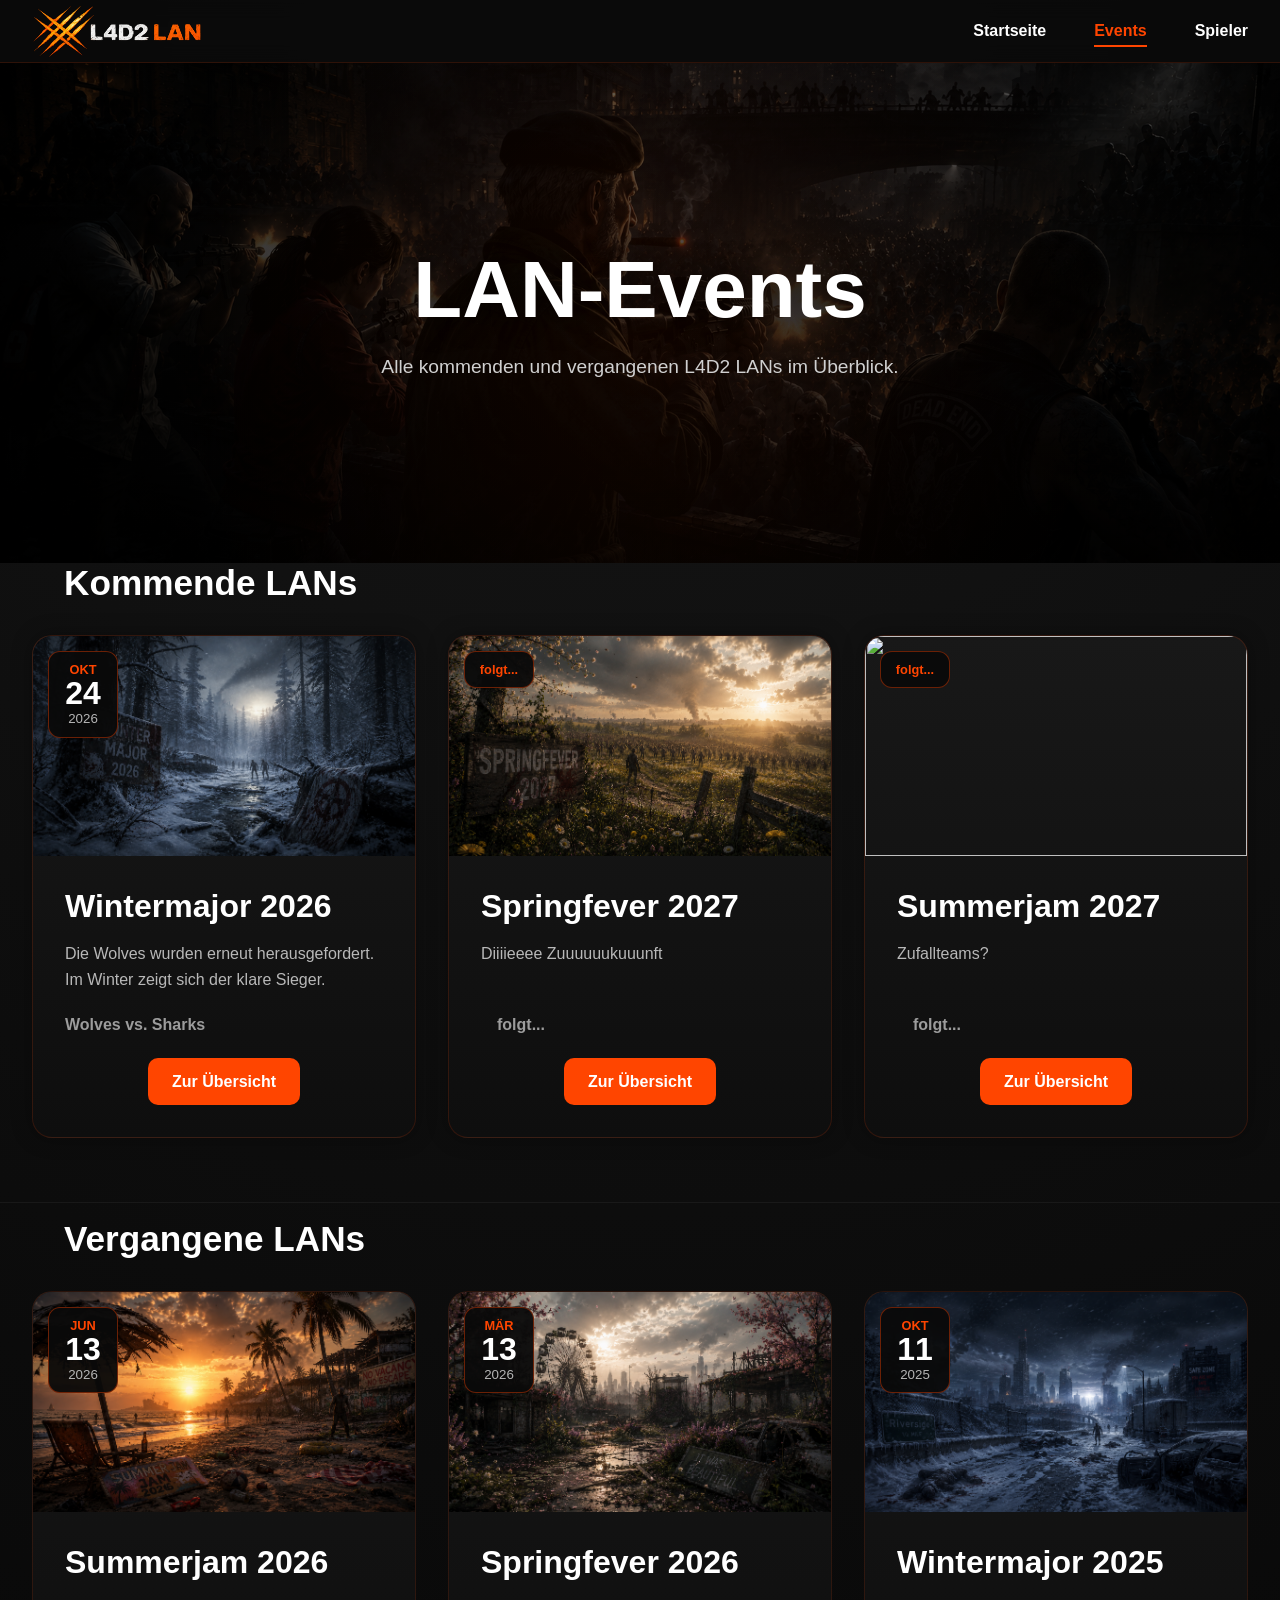
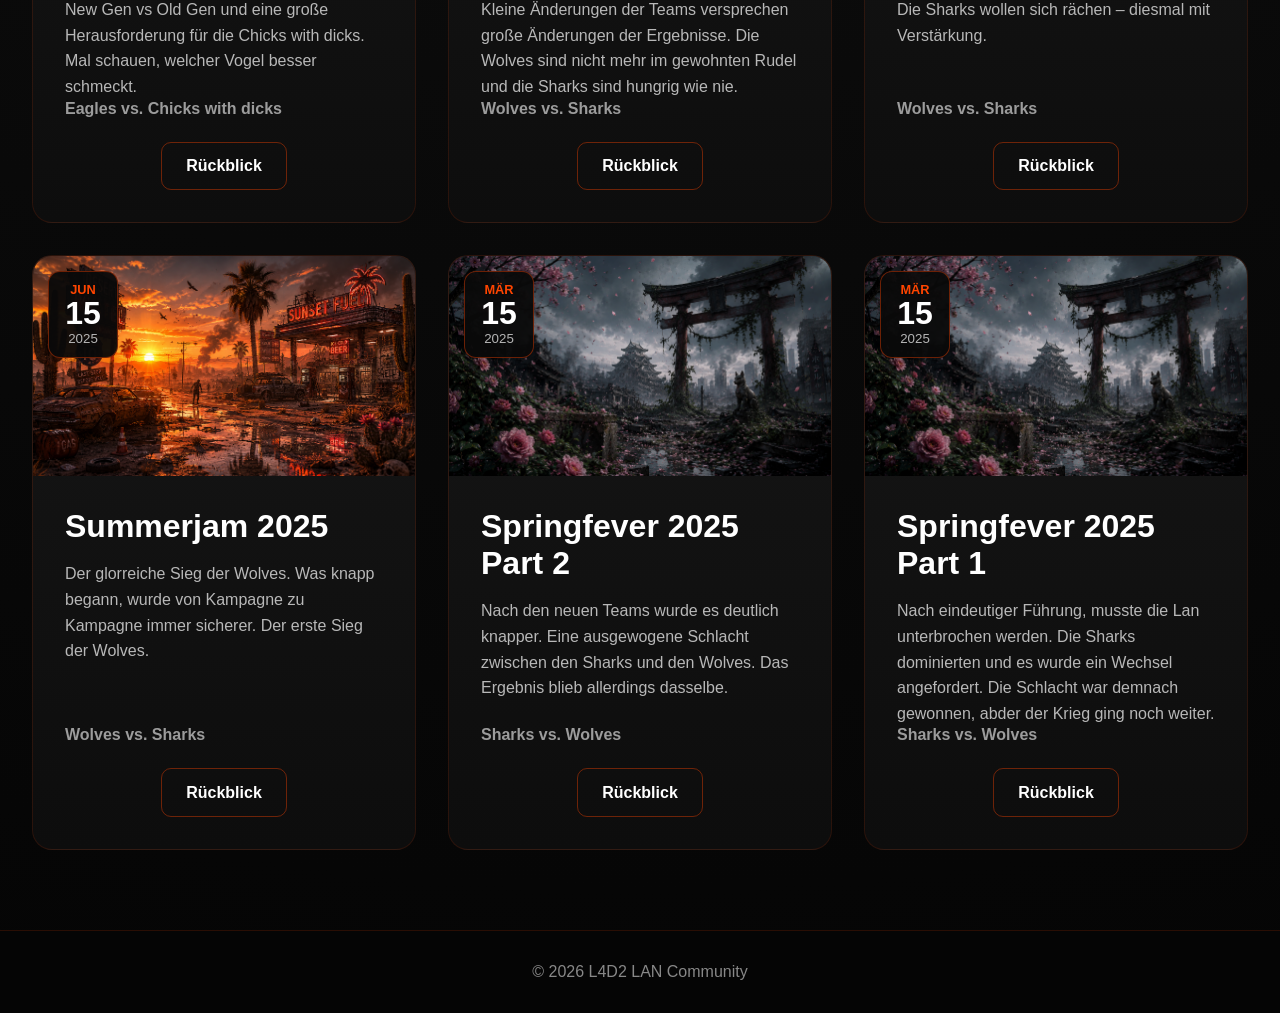
==== events.html @ a9d7cddc "Update events.html" ====
<!DOCTYPE html>
<html lang="de">
<head>
    <meta charset="UTF-8">
    <meta name="viewport" content="width=device-width, initial-scale=1.0">
    <title>LAN Events</title>

    <link rel="stylesheet" href="eventfolder/eventübersicht.css">
</head>

<body>

<!-- NAVIGATION -->
<nav>

    <div class="nav-container">

        <div class="logo">
            <img src="indexfolder/startseitenfotos/nav-logo.PNG" alt="L4D2 LAN">
        </div>
        <ul class="nav-links">
            <li><a href="index.html">Startseite</a></li>
            <li><a href="events.html" class="active">Events</a></li>
            <li><a href="spieler.html">Spieler</a></li>
        </ul>
    </div>
</nav>

<!-- HERO -->
<header class="events-hero">
    <div class="hero-overlay"></div>
    <div class="hero-content">
        <h1>LAN-Events</h1>
        <p>
            Alle kommenden und vergangenen
            L4D2 LANs im Überblick.
        </p>
    </div>
</header>

<!-- KOMMENDE EVENTS -->
<section class="events-wrapper">
    <div class="section-header">
        <h2>Kommende LANs</h2>
    </div>
    <div class="events-grid">

        <!-- EVENT 1 -->
        <article class="event-card">
            <div class="event-image">
                <img src="eventfolder/events/6wintermajor2026/Wintermajor2026_cover.png" alt="">
                <div class="date-badge">
                    <span>OKT</span>
                    <strong>24</strong>
                    <small>2026</small>
                </div>
            </div>
            <div class="event-body">
                <h3>Wintermajor 2026</h3>
                <p>Die Wolves wurden erneut herausgefordert. Im Winter zeigt sich der klare Sieger.</p>
                <div class="event-meta">
                    <span>Wolves vs. Sharks</span>
                </div>
                <a href="eventfolder/events/6wintermajor2026/6wintermajor2026.html" class="btn">
                    Zur Übersicht
                </a>
            </div>
        </article>

<!-- EVENT 2 -->
        <article class="event-card">
            <div class="event-image">
                <img src="eventfolder/events/7springfever2027/Springfever2027_cover.png" alt="">
                <div class="date-badge">
                    <span>folgt...</span>
                    <strong></strong>
                    <small></small>
                </div>
            </div>
            <div class="event-body">
                <h3>Springfever 2027</h3>
                <p>Diiiieeee Zuuuuuukuuunft</p>
                <div class="event-meta">
                    <span></span>
                    <span>folgt...</span>
                </div>
                <a href="eventfolder/events/7springfever2027/7springfever2027.html" class="btn">
                    Zur Übersicht
                </a>
            </div>
        </article>

<!-- EVENT 3 -->
        <article class="event-card">
            <div class="event-image">
                <img src="eventfolder/events/8summerjam2027_cover.png" alt="">
                <div class="date-badge">
                    <span>folgt...</span>
                    <strong></strong>
                    <small></small>
                </div>
            </div>
            <div class="event-body">
                <h3>Summerjam 2027</h3>
                <p>Zufallteams?</p>
                <div class="event-meta">
                    <span></span>
                    <span>folgt...</span>
                </div>
                <a href="eventfolder/events/8summerjam2027/7summerjam2027.html" class="btn">
                    Zur Übersicht
                </a>
            </div>
        </article>
    </div>
</section>

<!-- VERGANGENE EVENTS -->
<section class="archive-wrapper">
    <div class="section-header">
        <h2>Vergangene LANs</h2>
    </div>
    
    <div class="archive-grid">
        <article class="archive-card">
            <div class="event-image">
                <img src="eventfolder/events/5summerjam2026/Summerjam2026_cover.png" alt="">
                <div class="date-badge">
                    <span>JUN</span>
                    <strong>13</strong>
                    <small>2026</small>
                </div>
            </div>
            <div class="event-body">
                <h3>Summerjam 2026</h3>
                <p>
                    New Gen vs Old Gen und eine große Herausforderung für die Chicks with dicks. Mal schauen, welcher Vogel besser schmeckt.
                </p>
                <div class="event-meta">
                    <span>Eagles vs. Chicks with dicks</span>
                </div>
                <a href="eventfolder/events/5summerjam2026/5summerjam2026.html" class="btn secondary">
                    Rückblick
                </a>
            </div>
        </article>

        <article class="archive-card">
            <div class="event-image">
                <img src="eventfolder/events/4springfever2026/Springfever2026_cover.png" alt="">
                <div class="date-badge">
                    <span>MÄR</span>
                    <strong>13</strong>
                    <small>2026</small>
                </div>
            </div>
            <div class="event-body">
                <h3>Springfever 2026</h3>
                <p>
                    Kleine Änderungen der Teams versprechen große Änderungen der Ergebnisse. Die Wolves sind nicht mehr im gewohnten Rudel und die Sharks sind hungrig wie nie.
                </p>
                <div class="event-meta">
                    <span>Wolves vs. Sharks</span>
                </div>
                <a href="eventfolder/events/4springfever2026/4springfever2026.html" class="btn secondary">
                    Rückblick
                </a>
            </div>
        </article>

        <article class="archive-card">
            <div class="event-image">
                <img src="eventfolder/events/3wintermajor2025/wintermajor2025_cover.png" alt="">
                <div class="date-badge">
                    <span>OKT</span>
                    <strong>11</strong>
                    <small>2025</small>
                </div>
            </div>
            <div class="event-body">
                <h3>Wintermajor 2025</h3>
                <p>
                    Die Sharks wollen sich rächen – diesmal mit Verstärkung.
                </p>
                <div class="event-meta">
                    <span>Wolves vs. Sharks</span>
                </div>
                <a href="eventfolder/events/3wintermajor2025/3wintermajor2025.html" class="btn secondary">
                    Rückblick
                </a>
            </div>
        </article>

        <article class="archive-card">
            <div class="event-image">
                <img src="eventfolder/events/2summerjam2025/summerjam2025_cover.png" alt="">
                <div class="date-badge">
                    <span>JUN</span>
                    <strong>15</strong>
                    <small>2025</small>
                </div>
            </div>
            <div class="event-body">
                <h3>Summerjam 2025</h3>
                <p>
                    Der glorreiche Sieg der Wolves. Was knapp begann, wurde von Kampagne zu Kampagne immer sicherer. Der erste Sieg der Wolves.
                </p>
                <div class="event-meta">
                    <span>Wolves vs. Sharks</span>
                </div>
                <a href="eventfolder/events/2summerjam2025/2summerjam2025.html" class="btn secondary">
                    Rückblick
                </a>
            </div>
        </article>

        <article class="archive-card">
            <div class="event-image">
                <img src="eventfolder/events/1springfever2025/springfever2025_cover.png" alt="">
                <div class="date-badge">
                    <span>MÄR</span>
                    <strong>15</strong>
                    <small>2025</small>
                </div>
            </div>
            <div class="event-body">
                <h3>Springfever 2025 Part 2</h3>
                <p>
                    Nach den neuen Teams wurde es deutlich knapper. Eine ausgewogene Schlacht zwischen den Sharks und den Wolves. Das Ergebnis blieb allerdings dasselbe.
                </p>
                <div class="event-meta">
                    <span>Sharks vs. Wolves</span>
                </div>
                <a href="eventfolder/events/1springfever2025/2springfever2025_part2.html" class="btn secondary">
                    Rückblick
                </a>
            </div>
        </article>

        <article class="archive-card">
            <div class="event-image">
                <img src="eventfolder/events/1springfever2025/springfever2025_cover.png" alt="">
                <div class="date-badge">
                    <span>MÄR</span>
                    <strong>15</strong>
                    <small>2025</small>
                </div>
            </div>
            <div class="event-body">
                <h3>Springfever 2025 Part 1</h3>
                <p>
                    Nach eindeutiger Führung, musste die Lan unterbrochen werden. Die Sharks dominierten und es wurde ein Wechsel angefordert. Die Schlacht war demnach gewonnen, abder der Krieg ging noch weiter.
                </p>
                <div class="event-meta">
                    <span>Sharks vs. Wolves</span>
                </div>
                <a href="eventfolder/events/1springfever2025/1springfever2025_part1.html" class="btn secondary">
                    Rückblick
                </a>
            </div>
        </article>
    
    </div>
</section>

<!-- FOOTER -->
<footer>

    <p>
        © 2026 L4D2 LAN Community
    </p>

</footer>

</body>
</html>
---- eventfolder/eventübersicht.css ----
/* ===================================
   GLOBAL
=================================== */

* {
    margin: 0;
    padding: 0;
    box-sizing: border-box;
}

body {

    font-family: "Segoe UI", sans-serif;

    background:
    radial-gradient(circle at top,
    #161616 0%,
    #0b0b0b 55%,
    #050505 100%);

    color: #ffffff;

    min-height: 100vh;
}

a {
    text-decoration: none;
}

img {
    display: block;
}

/* ===================================
   NAVIGATION
=================================== */

nav {
    position: sticky;
    top: 0;
    z-index: 1000;

    background: rgba(10,10,10,0.95);

    backdrop-filter: blur(10px);

    border-bottom: 1px solid rgba(255,69,0,0.15);
}

.nav-container {

    max-width: 1400px;

    margin: auto;

    display: flex;

    justify-content: space-between;

    align-items: center;

    padding: 0.25rem 2rem;
}

.logo img {
    width: 170px;
    height: auto;
    display: block;
}

.nav-links {

    list-style: none;

    display: flex;

    gap: 3rem;
}

.nav-links a {

    color: white;

    font-weight: 600;

    transition: .25s;
}

.nav-links a:hover,
.nav-links a.active {

    color: #ff4500;
}

.nav-links a.active {

    border-bottom: 2px solid #ff4500;

    padding-bottom: .35rem;
}

/* ===================================
   EVENTS HERO
=================================== */

.events-hero {

    position: relative;

    min-height: 500px;

    display: flex;

    justify-content: center;

    align-items: center;

    text-align: center;

    overflow: hidden;

    background:
    linear-gradient(
        rgba(0,0,0,.55),
        rgba(0,0,0,.85)
    ),
    url("eventsübersicht-bilder/event_hero.png");

    background-size: cover;

    background-position: center center;

    background-repeat: no-repeat;
}

.events-hero::before {

    content: "";

    position: absolute;

    inset: 0;

    background:
    radial-gradient(
        circle at center,
        rgba(255,69,0,.08),
        transparent 70%
    );

    pointer-events: none;
}

.hero-overlay {

    position: absolute;

    inset: 0;

    background:
    linear-gradient(
        90deg,
        rgba(0,0,0,.45),
        rgba(0,0,0,.15),
        rgba(0,0,0,.45)
    );
}

.hero-content {

    position: relative;

    z-index: 5;

    max-width: 900px;

    padding: 0 2rem;
}

.events-hero h1 {

    font-size: 5rem;

    font-weight: 800;

    margin-bottom: 1rem;

    text-shadow:
    0 0 30px rgba(0,0,0,.8);
}

.events-hero p {

    font-size: 1.2rem;

    color: #d0d0d0;

    line-height: 1.6;
}

/* ===================================
   SECTION HEADERS
=================================== */

.section-header {

    max-width: 1400px;

    margin: 0 auto 2rem;

    padding: 0 2rem;

    display: flex;

    justify-content: space-between;

    align-items: center;
}

.section-header h2 {

    font-size: 2.2rem;

    font-weight: 700;
}

.section-header a {

    color: #ff4500;

    border: 1px solid rgba(255,69,0,.4);

    padding: .8rem 1.4rem;

    border-radius: 10px;

    transition: .25s;
}

.section-header a:hover {

    background: rgba(255,69,0,.1);
}

/* ===================================
   UPCOMING EVENTS
=================================== */

.events-wrapper {

    max-width: 1400px;

    margin: auto;

    padding: 0 2rem 4rem;
}

.events-grid {

    display: grid;

    grid-template-columns:
    repeat(auto-fit,minmax(340px,1fr));

    gap: 2rem;
}

/* ===================================
   EVENT CARD
=================================== */

.event-card {

    background:
    linear-gradient(
    180deg,
    #181818,
    #0e0e0e);
    
    height: 100%;

    border-radius: 20px;

    overflow: hidden;

    border:
    1px solid rgba(255,69,0,.15);

    transition: .25s;

    box-shadow:
    0 0 20px rgba(0,0,0,.35);

    display: flex;

    flex-direction: column;
}

.event-card:hover {

    transform: translateY(-6px);

    border-color:
    rgba(255,69,0,.5);

    box-shadow:
    0 0 30px rgba(255,69,0,.2);
}

.featured {

    border:
    1px solid rgba(255,69,0,.55);
}

/* ===================================
   EVENT IMAGE
=================================== */

.event-image {

    position: relative;

    height: 220px;
}

.event-image img {

    width: 100%;

    height: 100%;

    object-fit: cover;
}

/* ===================================
   DATE BADGE
=================================== */

.date-badge {

    position: absolute;

    top: 15px;
    left: 15px;

    width: 70px;

    background:
    rgba(10,10,10,.95);

    border:
    1px solid rgba(255,69,0,.4);

    border-radius: 12px;

    text-align: center;

    padding: .6rem;
}

.date-badge span {

    display: block;

    color: #ff4500;

    font-weight: 700;

    font-size: .8rem;
}

.date-badge strong {

    display: block;

    font-size: 2rem;

    line-height: 1;
}

.date-badge small {

    color: #b5b5b5;
}

/* ===================================
   EVENT BADGE
=================================== */

.event-badge {

    position: absolute;

    top: 15px;
    right: 15px;

    background: #ff4500;

    color: white;

    padding: .5rem .8rem;

    border-radius: 999px;

    font-size: .8rem;

    font-weight: 700;
}

/* ===================================
   EVENT BODY
=================================== */

.event-body {

    display: flex;

    flex-direction: column;

    flex-grow: 1;

    padding: 2rem;
}

.event-body h3 {

    font-size: 2rem;

    margin-bottom: 1rem;
}

.event-body p {

    color: #b8b8b8;

    line-height: 1.6;

    min-height: 75px;
}

/* ===================================
   EVENT META
=================================== */

.event-meta {

    margin-top: auto;

    display: flex;

    gap: 1rem;

    color: #9c9c9c;

    font-weight: 800;

    margin-bottom: 1.5rem;
}

/* ===================================
   BUTTONS
=================================== */

.btn {

    display: inline-block;

    background: #ff4500;

    color: white;

    padding: .9rem 1.5rem;

    border-radius: 10px;

    font-weight: 700;

    transition: .25s;

    align-self: center;
}

.btn:hover {

    background: #db3d00;
}

.btn.secondary {

    background: transparent;

    border:
    1px solid rgba(255,69,0,.4);
}

.btn.secondary:hover {

    background:
    rgba(255,69,0,.08);
}

/* ===================================
   ARCHIVE
=================================== */

.archive-wrapper {

    max-width: 1400px;

    margin: auto;

    padding: 1rem 2rem 5rem;

    border-top:
    1px solid rgba(255,255,255,.05);
}

.archive-grid {

    display: grid;

    grid-template-columns:
    repeat(auto-fit,minmax(340px,1fr));

    gap: 2rem;
}

.archive-card {

    background:
    linear-gradient(
    180deg,
    #161616,
    #0d0d0d);

    border-radius: 20px;

    overflow: hidden;

    height: 100%;

    border:
    1px solid rgba(255,69,0,.12);

    transition: .25s;

    display: flex;

    flex-direction: column;
}

.archive-card:hover {

    transform: translateY(-5px);

    border-color:
    rgba(255,69,0,.4);
}

/* ===================================
   BOTTOM BANNER
=================================== */

.community-banner {

    max-width: 1400px;

    margin: 2rem auto 4rem;

    padding: 2rem;

    border-radius: 20px;

    background:
    linear-gradient(
    90deg,
    rgba(255,69,0,.08),
    rgba(255,69,0,.02));

    border:
    1px solid rgba(255,69,0,.15);

    text-align: center;
}

.community-banner h3 {

    font-size: 2rem;

    margin-bottom: .8rem;
}

.community-banner p {

    color: #b8b8b8;
}

/* ===================================
   FOOTER
=================================== */

footer {

    padding: 2rem;

    text-align: center;

    color: #888888;

    background: #050505;

    border-top:
    1px solid rgba(255,69,0,.15);
}

/* ===================================
   RESPONSIVE 900px
=================================== */

@media (max-width:900px){

    .events-hero{

        min-height:400px;
    }

    .events-hero h1{

        font-size:3rem;
    }

    .section-header{

        flex-direction:column;

        gap:1rem;

        text-align:center;
    }

}

/* ===================================
   RESPONSIVE 650px
=================================== */

@media (max-width:650px){

    /* NAVIGATION */

    .nav-container{

        flex-direction:column;

        gap:1rem;
    }

    .nav-links{

        gap:1rem;

        flex-wrap:wrap;

        justify-content:center;
    }

    .logo img{

        width:140px;
    }

    /* HERO */

    .events-hero{

        min-height:320px;

        background-position:center center;
    }

    .events-hero h1{

        font-size:2.2rem;
    }

    .events-hero p{

        font-size:1rem;
    }

    /* SECTIONS */

    .events-wrapper{

        padding:0 1rem 3rem;
    }

    .archive-wrapper{

        padding:1rem 1rem 4rem;
    }

    .section-header{

        padding:0 1rem;

        margin-bottom:1.5rem;
    }

    /* EVENT GRIDS */

    .events-grid{

        grid-template-columns:1fr;
    }

    .archive-grid{

        grid-template-columns:1fr;
    }

    /* EVENT CARDS */

    .event-image{

        height:180px;
    }

    .event-body{

        padding:1.25rem;
    }

    .event-body h3{

        font-size:1.4rem;
    }

    .event-body p{

        min-height:auto;
    }

    .event-meta{

        flex-direction:column;

        gap:.4rem;
    }

    .btn{

        width:100%;

        text-align:center;
    }

}

/* ===================================
   RESPONSIVE 480px
=================================== */

@media (max-width:480px){

    .events-hero h1{

        font-size:1.8rem;
    }

    .event-image{

        height:160px;
    }

    .date-badge{

        width:60px;
    }

    .date-badge strong{

        font-size:1.5rem;
    }

    .event-body{

        padding:1rem;
    }

}
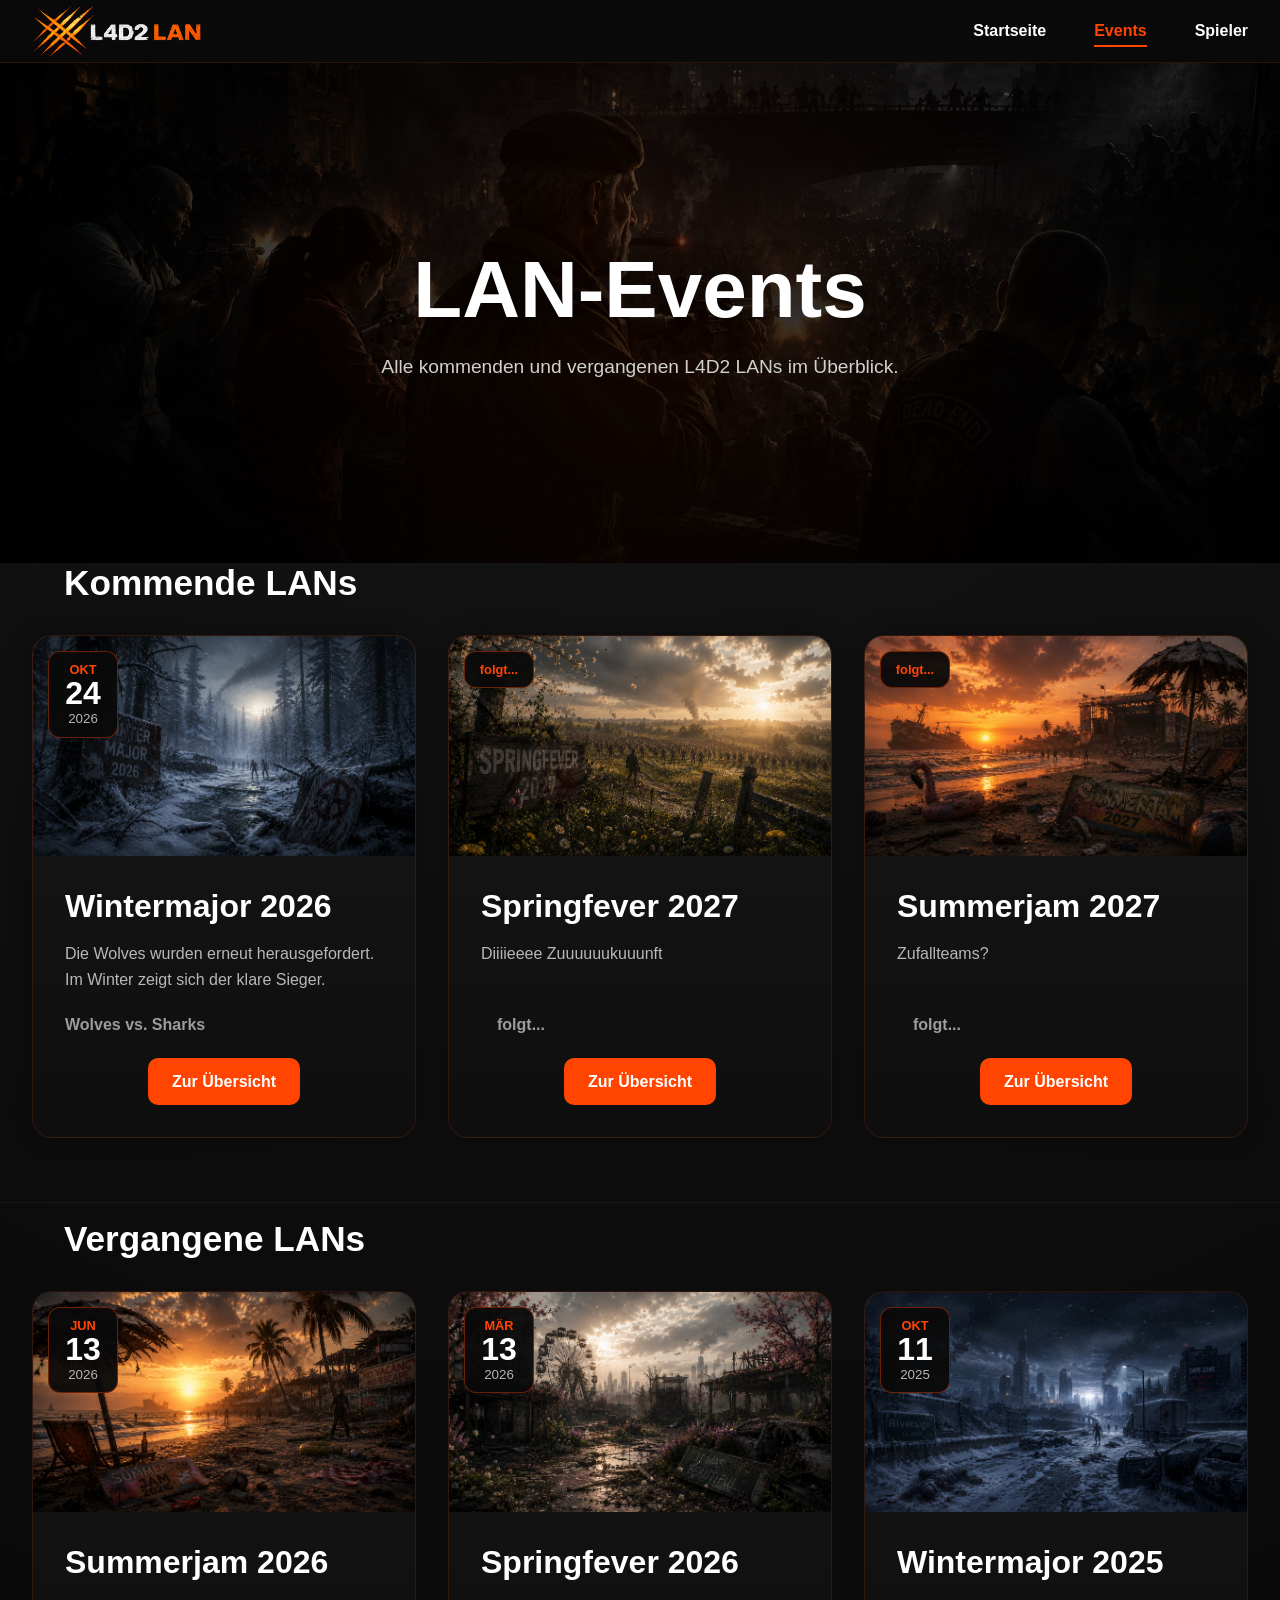
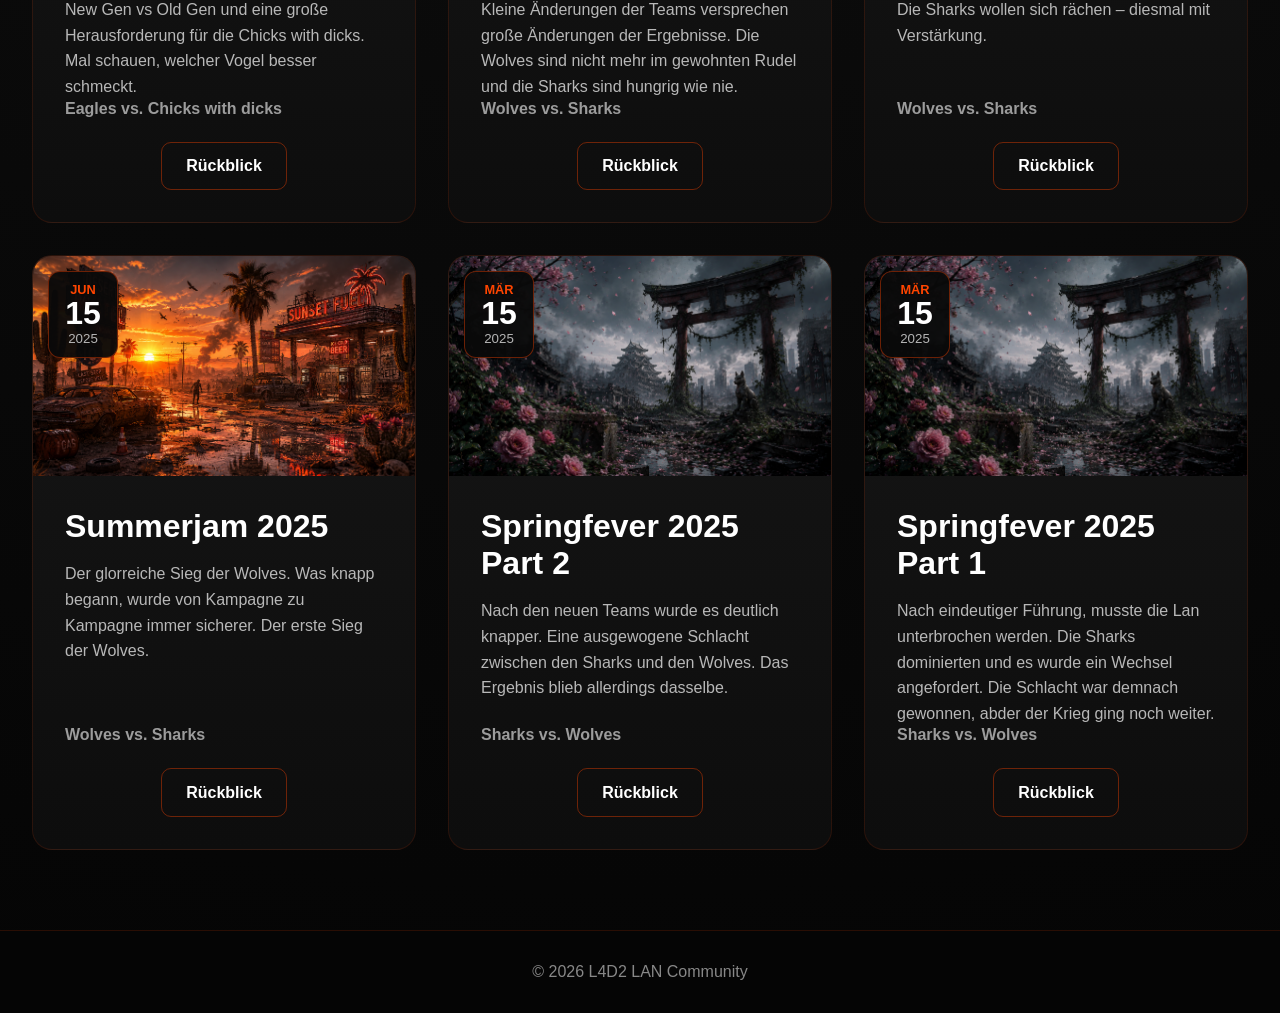
==== commit 10db0166: "Update events.html" ====
--- a/events.html
+++ b/events.html
@@ -93,7 +93,7 @@
 <!-- EVENT 3 -->
         <article class="event-card">
             <div class="event-image">
-                <img src="eventfolder/events/8summerjam2027_cover.png" alt="">
+                <img src="eventfolder/events/8summerjam2027/8Summerjam2027_cover.png" alt="">
                 <div class="date-badge">
                     <span>folgt...</span>
                     <strong></strong>
@@ -107,7 +107,7 @@
                     <span></span>
                     <span>folgt...</span>
                 </div>
-                <a href="eventfolder/events/8summerjam2027/7summerjam2027.html" class="btn">
+                <a href="eventfolder/events/8summerjam2027/8summerjam2027.html" class="btn">
                     Zur Übersicht
                 </a>
             </div>
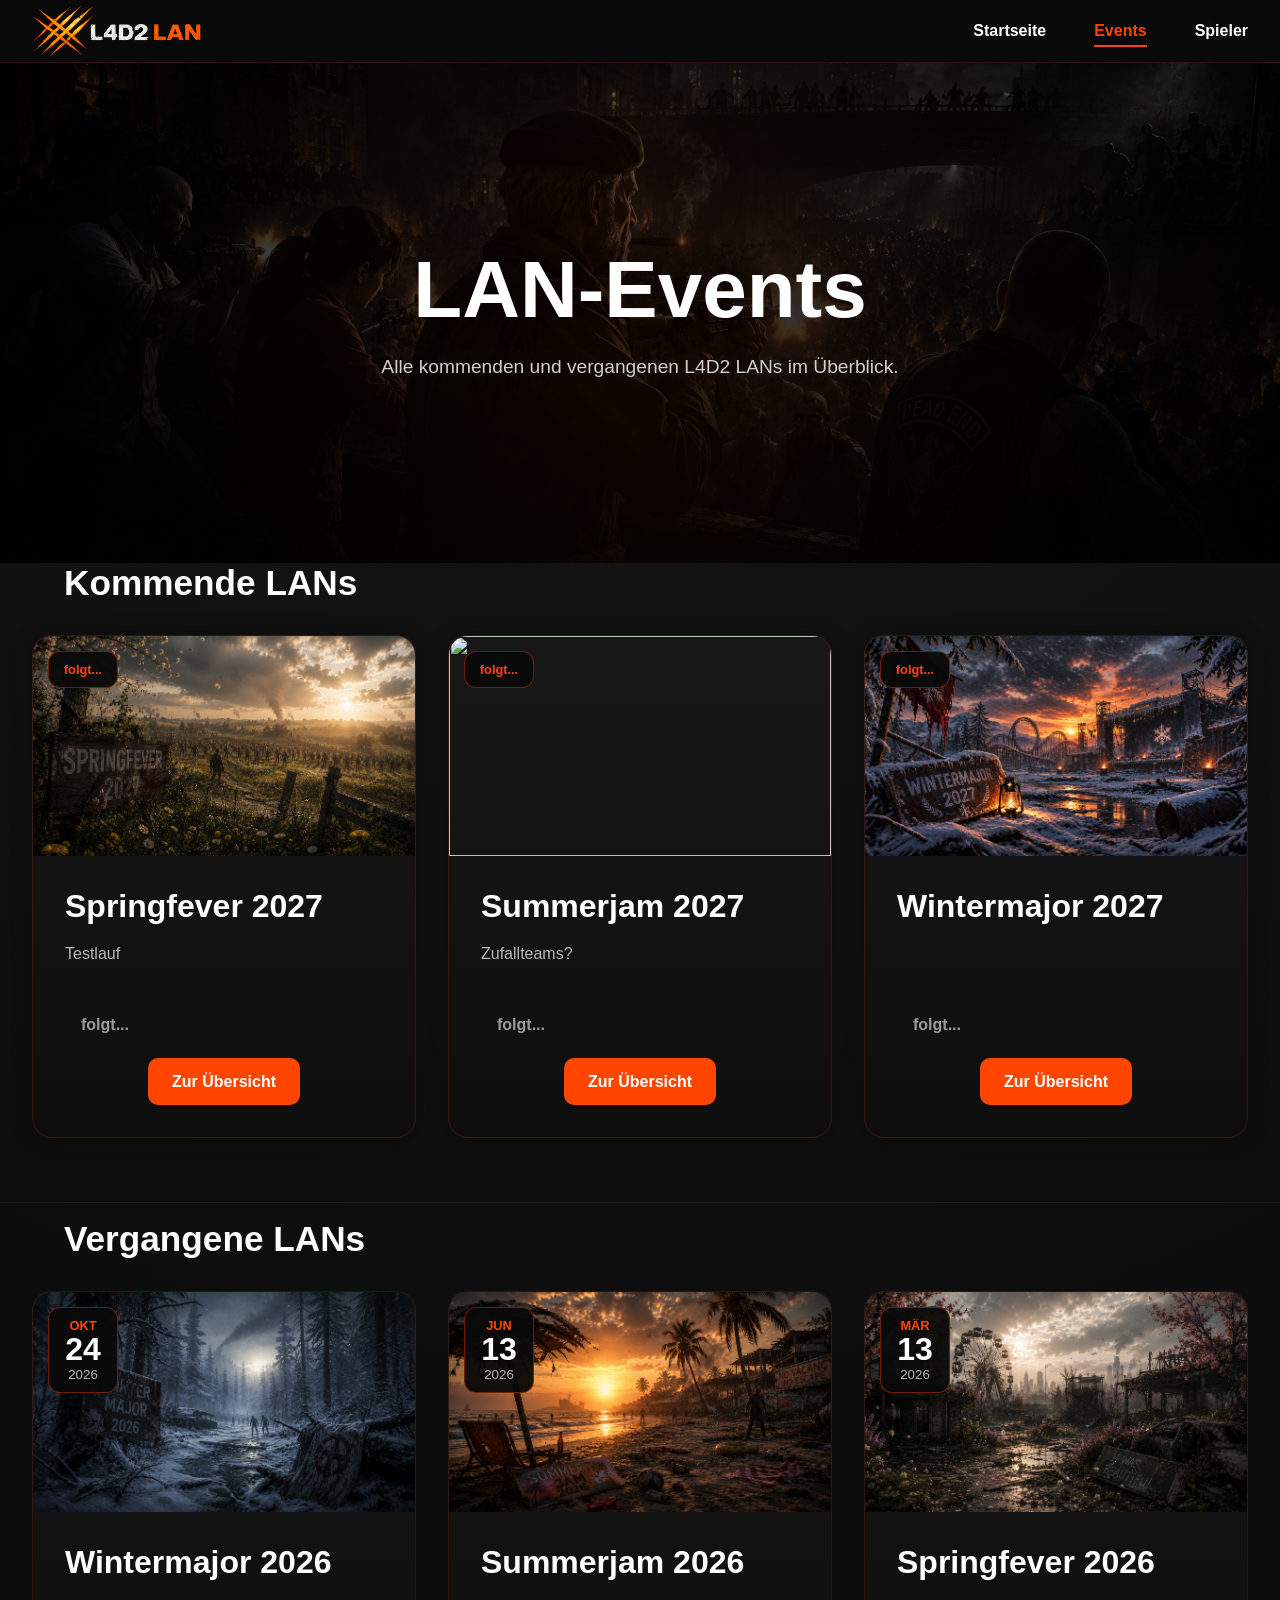
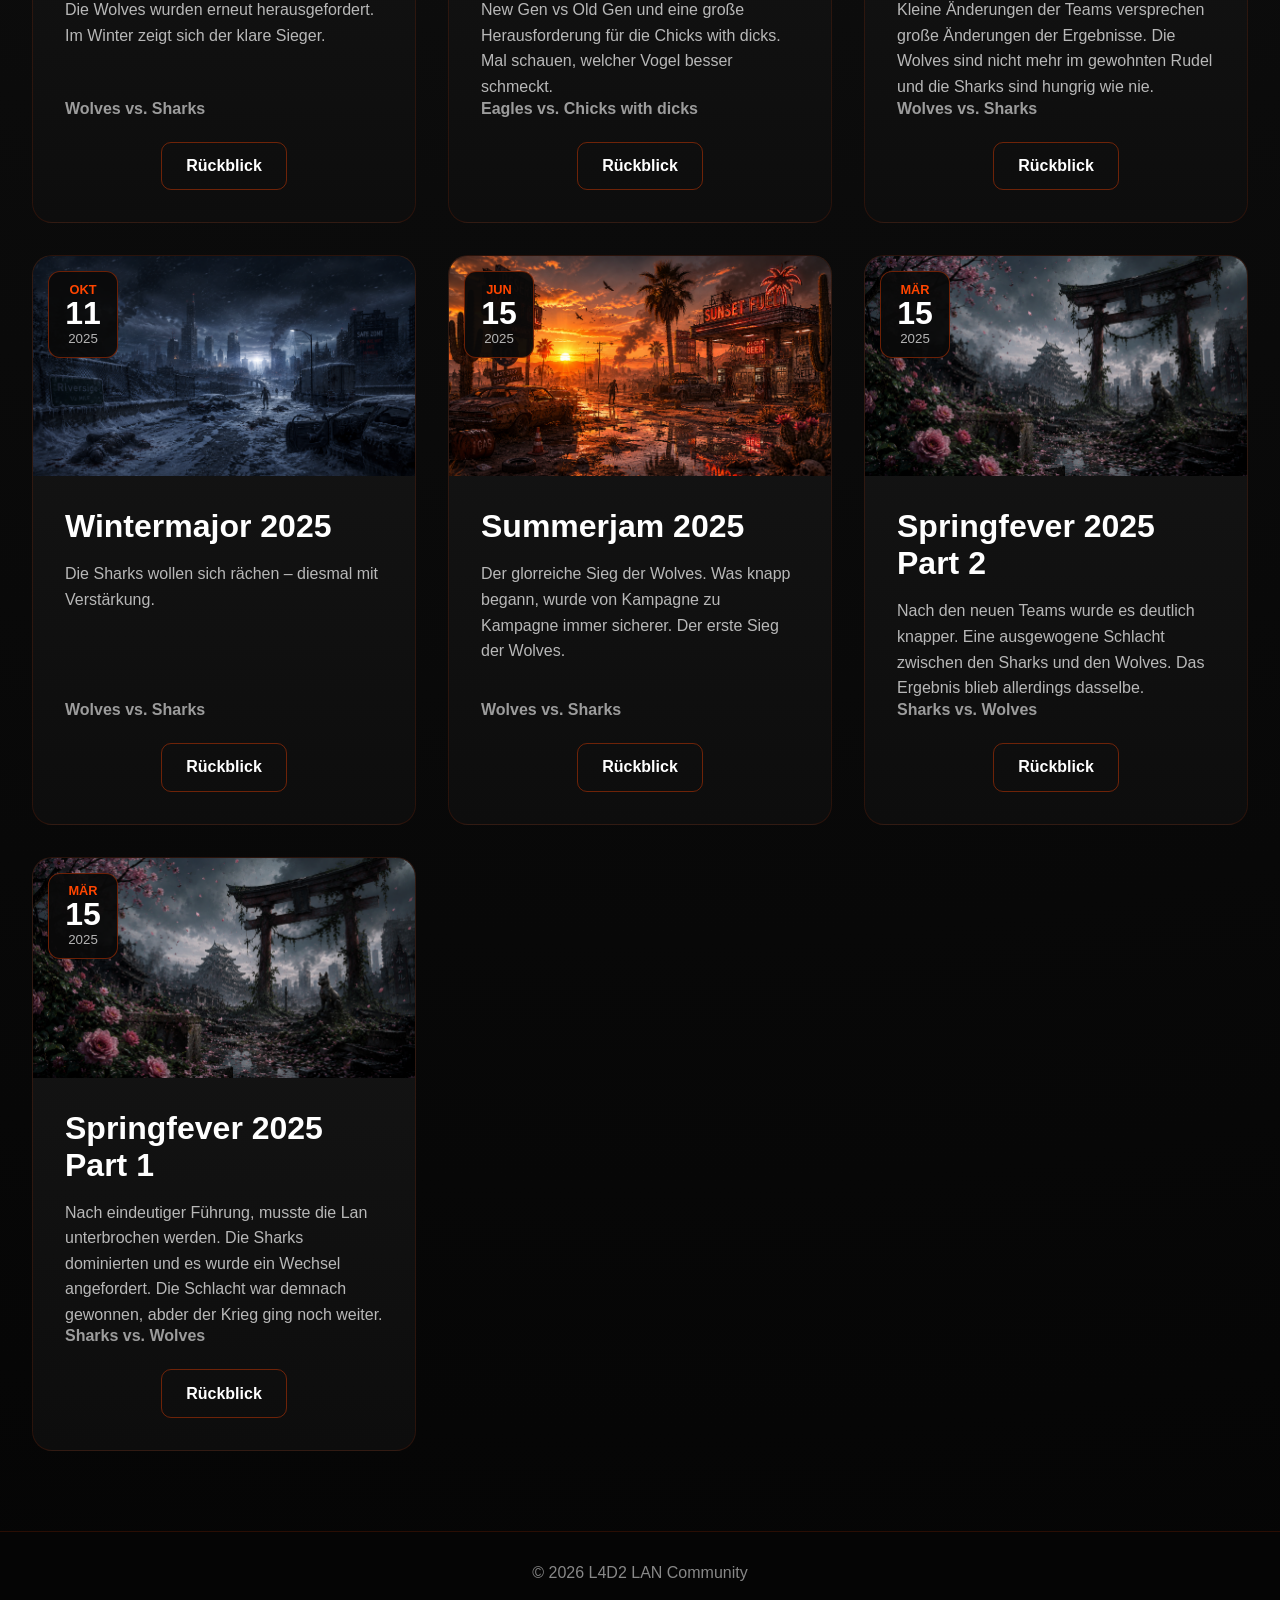
==== commit aae7279a: "Springfever 2027 Qualifikation und Website-Updates" ====
--- a/events.html
+++ b/events.html
@@ -48,20 +48,22 @@
         <!-- EVENT 1 -->
         <article class="event-card">
             <div class="event-image">
-                <img src="eventfolder/events/6wintermajor2026/Wintermajor2026_cover.png" alt="">
-                <div class="date-badge">
-                    <span>OKT</span>
-                    <strong>24</strong>
-                    <small>2026</small>
-                </div>
-            </div>
-            <div class="event-body">
-                <h3>Wintermajor 2026</h3>
-                <p>Die Wolves wurden erneut herausgefordert. Im Winter zeigt sich der klare Sieger.</p>
-                <div class="event-meta">
-                    <span>Wolves vs. Sharks</span>
-                </div>
-                <a href="eventfolder/events/6wintermajor2026/6wintermajor2026.html" class="btn">
+                <img src="eventfolder/events/7springfever2027/7springfever2027_cover.png" alt="">
+                <div class="date-badge">
+                    <span>folgt...</span>
+                    <strong></strong>
+                    <small></small>
+                </div>
+            </div>
+            <div class="event-body">
+                <h3>Springfever 2027</h3>
+                <p>Testlauf
+                </p>
+                <div class="event-meta">
+                    <span></span>
+                    <span>folgt...</span>
+                </div>
+                <a href="eventfolder/events/7springfever2027/qualifikation/springfever2027_quali.html" class="btn">
                     Zur Übersicht
                 </a>
             </div>
@@ -70,7 +72,7 @@
 <!-- EVENT 2 -->
         <article class="event-card">
             <div class="event-image">
-                <img src="eventfolder/events/7springfever2027/Springfever2027_cover.png" alt="">
+                <img src="eventfolder/events/8summerjam2027/8summerjam2027_cover.png" alt="">
                 <div class="date-badge">
                     <span>folgt...</span>
                     <strong></strong>
@@ -78,13 +80,13 @@
                 </div>
             </div>
             <div class="event-body">
-                <h3>Springfever 2027</h3>
-                <p>Diiiieeee Zuuuuuukuuunft</p>
+                <h3>Summerjam 2027</h3>
+                <p>Zufallteams?</p>
                 <div class="event-meta">
                     <span></span>
                     <span>folgt...</span>
                 </div>
-                <a href="eventfolder/events/7springfever2027/7springfever2027.html" class="btn">
+                <a href="eventfolder/events/8summerjam2027/8summerjam2027.html" class="btn">
                     Zur Übersicht
                 </a>
             </div>
@@ -93,7 +95,7 @@
 <!-- EVENT 3 -->
         <article class="event-card">
             <div class="event-image">
-                <img src="eventfolder/events/8summerjam2027/8Summerjam2027_cover.png" alt="">
+                <img src="eventfolder/events/9wintermajor2027/9wintermajor2027_cover.png" alt="">
                 <div class="date-badge">
                     <span>folgt...</span>
                     <strong></strong>
@@ -101,13 +103,13 @@
                 </div>
             </div>
             <div class="event-body">
-                <h3>Summerjam 2027</h3>
-                <p>Zufallteams?</p>
+                <h3>Wintermajor 2027</h3>
+                <p></p>
                 <div class="event-meta">
                     <span></span>
                     <span>folgt...</span>
                 </div>
-                <a href="eventfolder/events/8summerjam2027/8summerjam2027.html" class="btn">
+                <a href="eventfolder/events/9wintermajor2027/9wintermajor2027.html" class="btn">
                     Zur Übersicht
                 </a>
             </div>
@@ -124,6 +126,29 @@
     <div class="archive-grid">
         <article class="archive-card">
             <div class="event-image">
+                <img src="eventfolder/events/6wintermajor2026/Wintermajor2026_cover.png" alt="">
+                <div class="date-badge">
+                    <span>OKT</span>
+                    <strong>24</strong>
+                    <small>2026</small>
+                </div>
+            </div>
+            <div class="event-body">
+                <h3>Wintermajor 2026</h3>
+                <p>
+                    Die Wolves wurden erneut herausgefordert. Im Winter zeigt sich der klare Sieger.
+                </p>
+                <div class="event-meta">
+                    <span>Wolves vs. Sharks</span>
+                </div>
+                <a href="eventfolder/events/6wintermajor2026/6wintermajor2026.html" class="btn secondary">
+                    Rückblick
+                </a>
+            </div>
+        </article>
+
+        <article class="archive-card">
+            <div class="event-image">
                 <img src="eventfolder/events/5summerjam2026/Summerjam2026_cover.png" alt="">
                 <div class="date-badge">
                     <span>JUN</span>
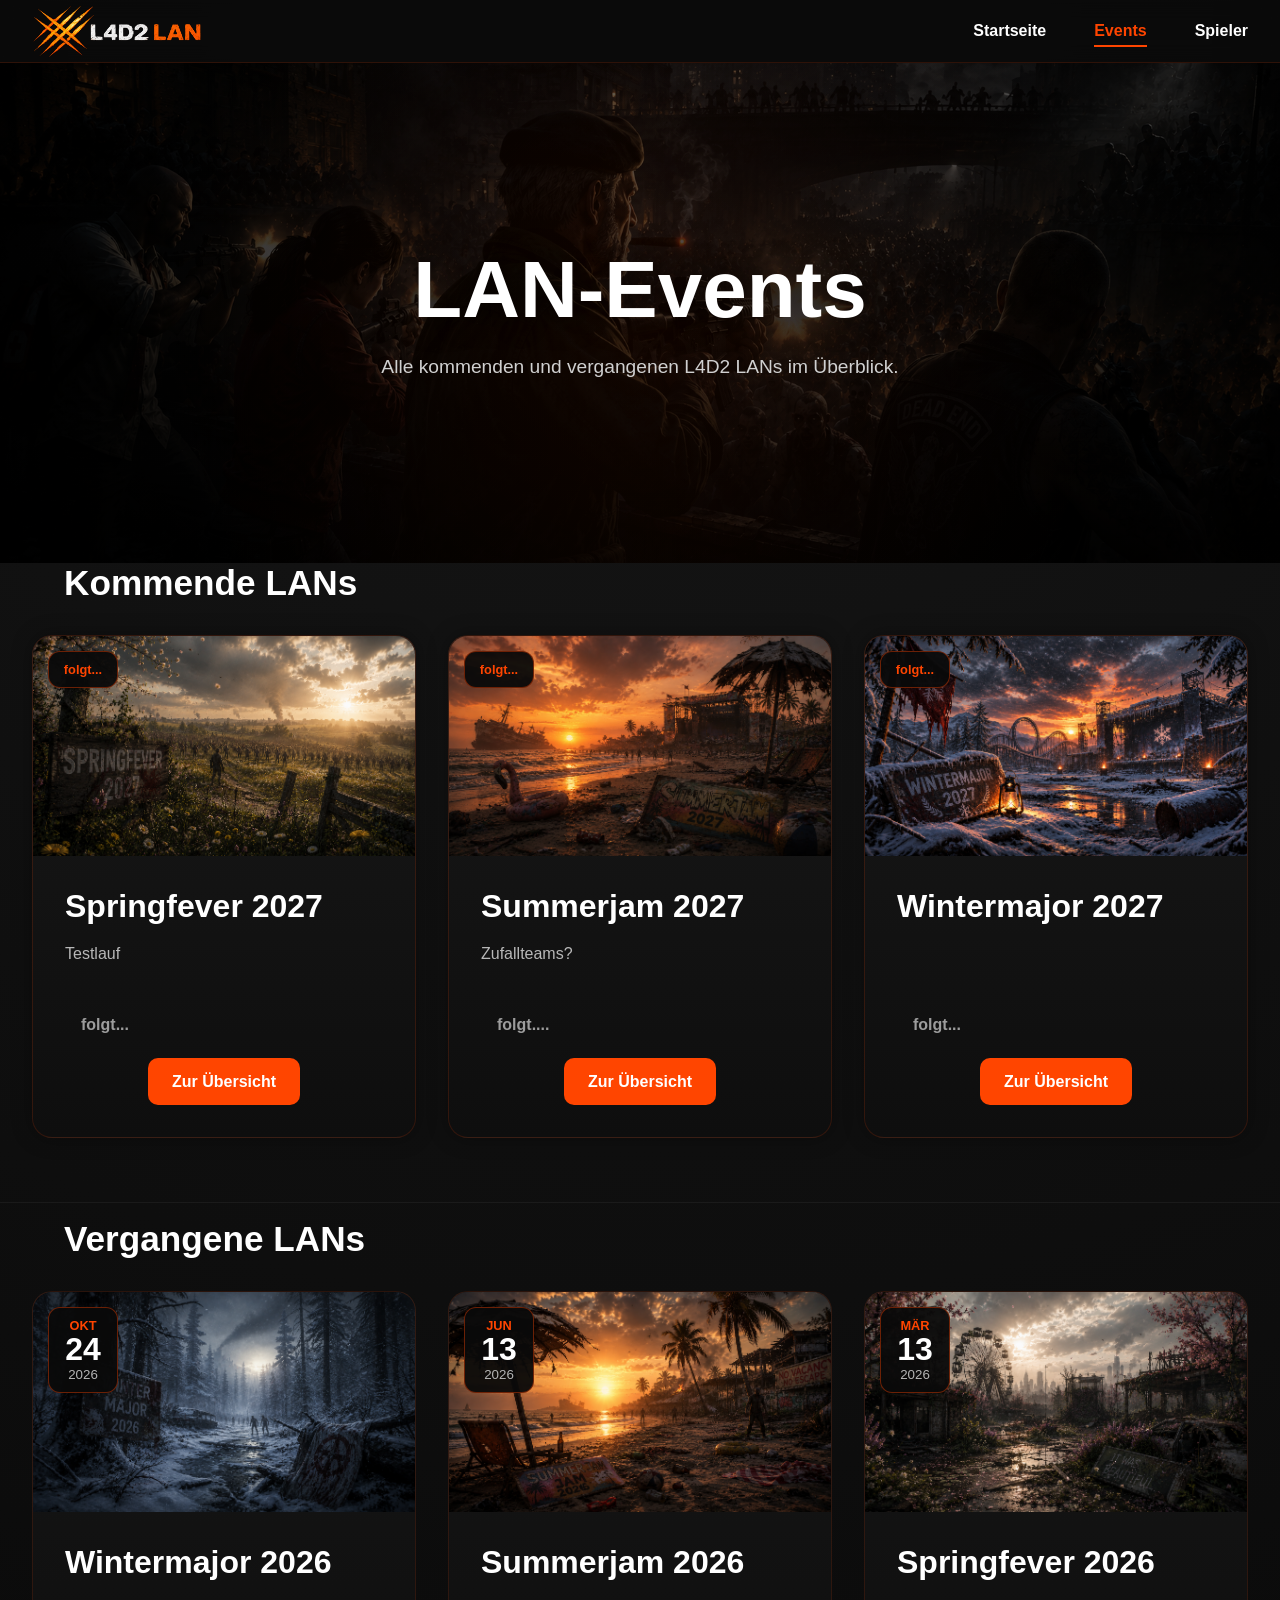
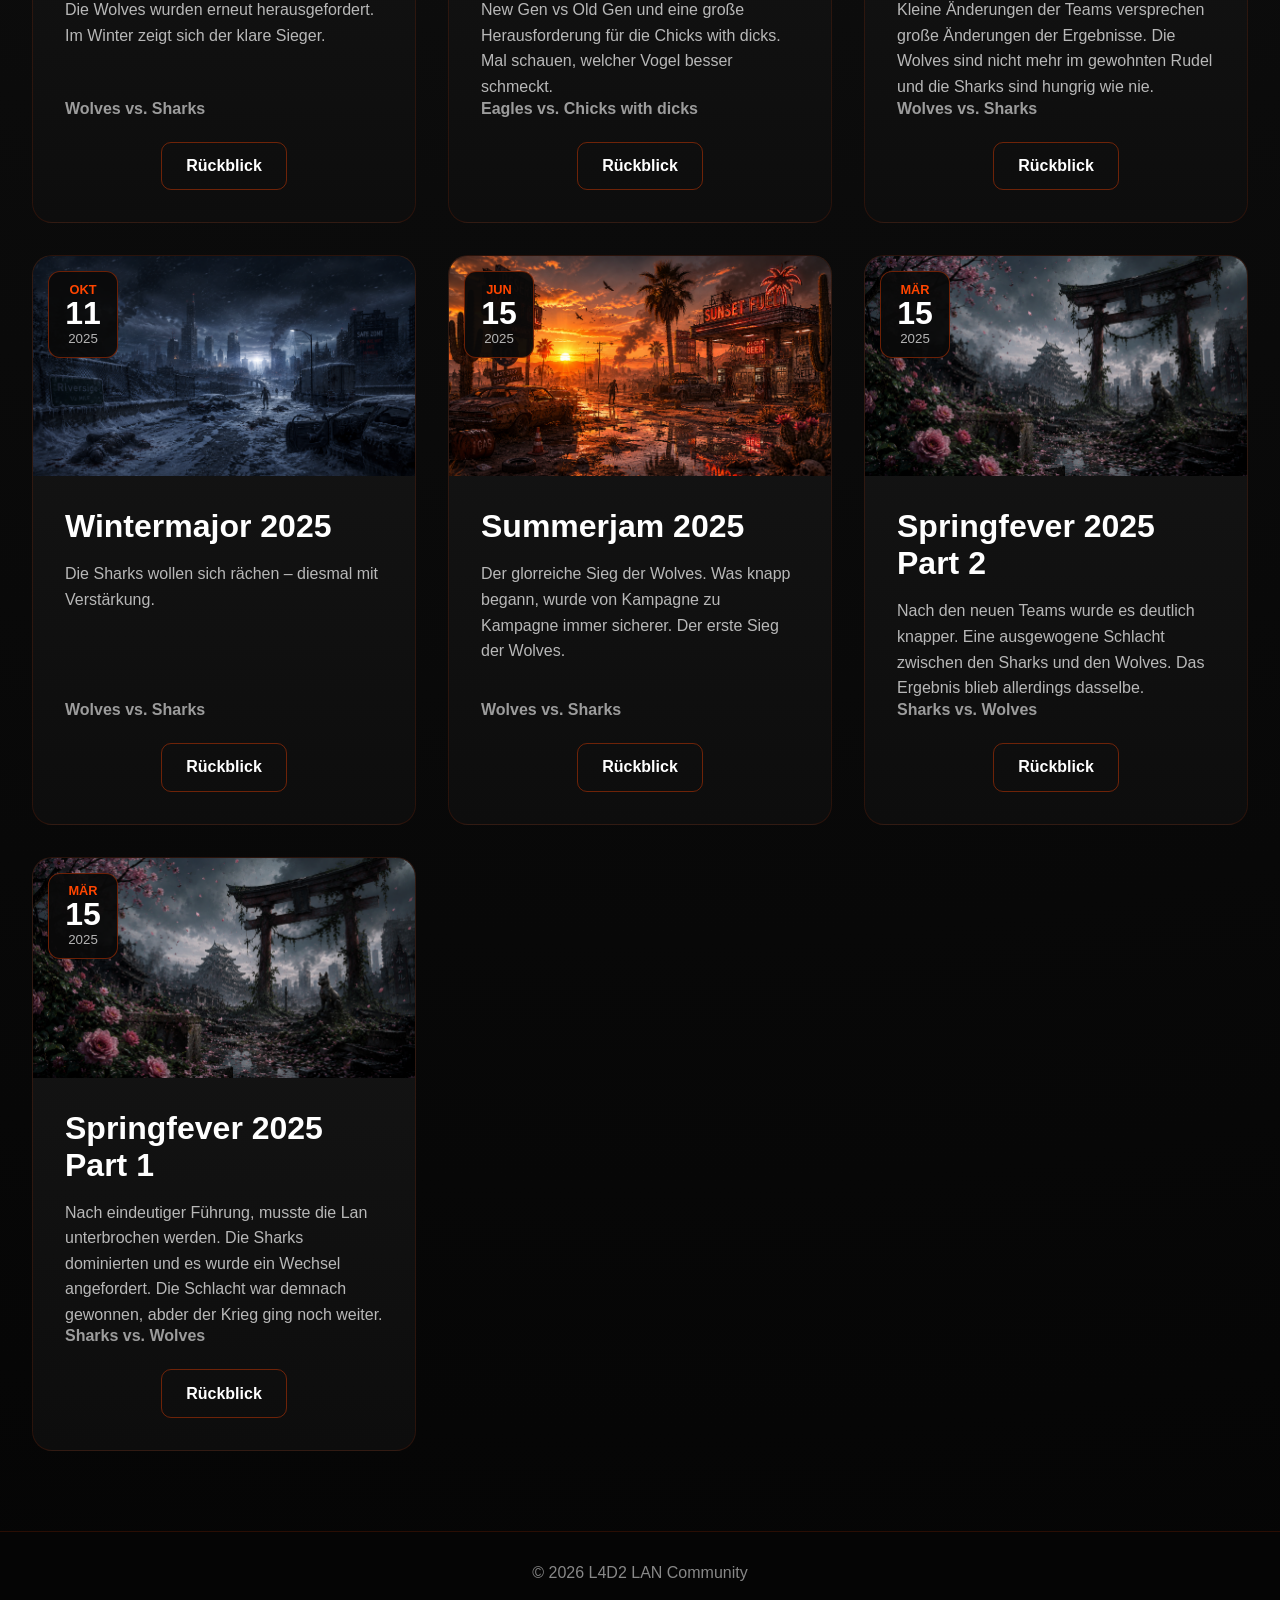
==== commit 2ee69603: "Springfever 2027 Qualifikationsseite aktualisiert" ====
--- a/events.html
+++ b/events.html
@@ -72,7 +72,7 @@
 <!-- EVENT 2 -->
         <article class="event-card">
             <div class="event-image">
-                <img src="eventfolder/events/8summerjam2027/8summerjam2027_cover.png" alt="">
+                <img src="eventfolder/events/8summerjam2027/8Summerjam2027_cover.png" alt="">
                 <div class="date-badge">
                     <span>folgt...</span>
                     <strong></strong>
@@ -84,7 +84,7 @@
                 <p>Zufallteams?</p>
                 <div class="event-meta">
                     <span></span>
-                    <span>folgt...</span>
+                    <span>folgt....</span>
                 </div>
                 <a href="eventfolder/events/8summerjam2027/8summerjam2027.html" class="btn">
                     Zur Übersicht
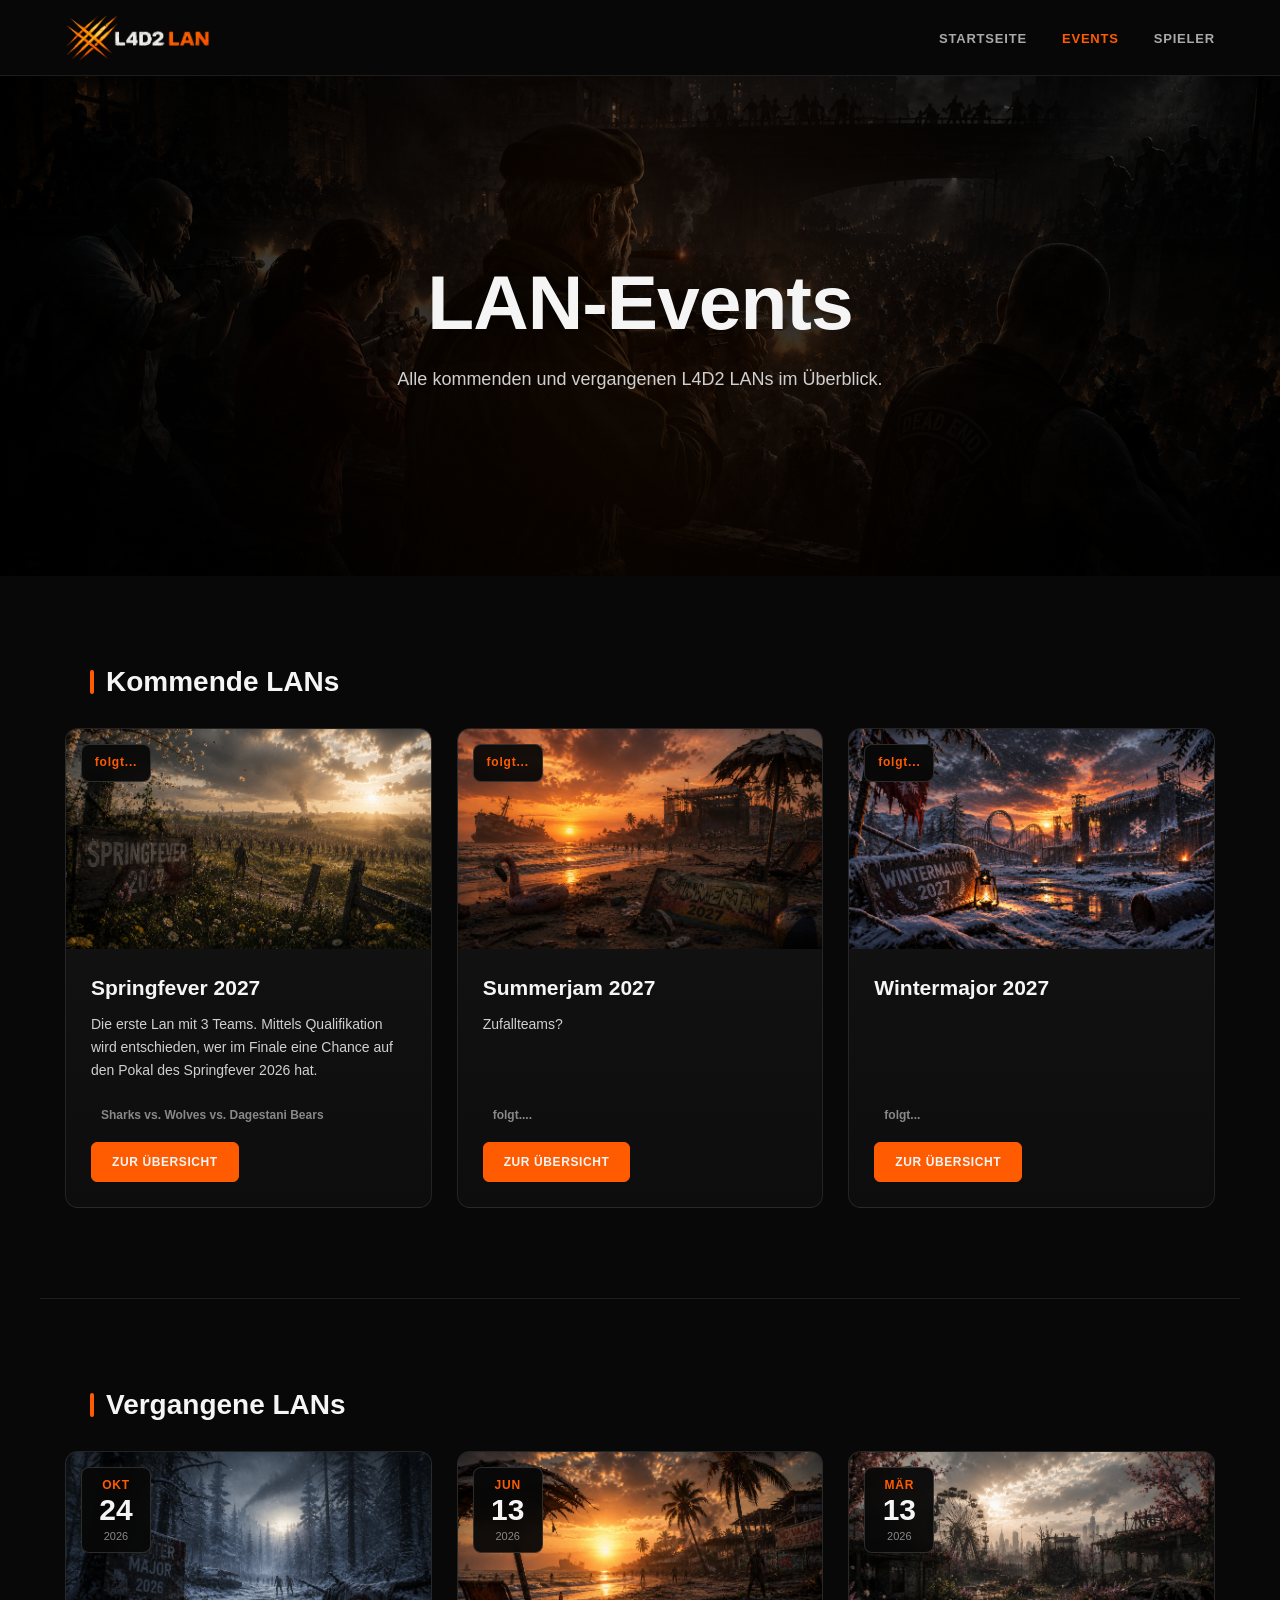
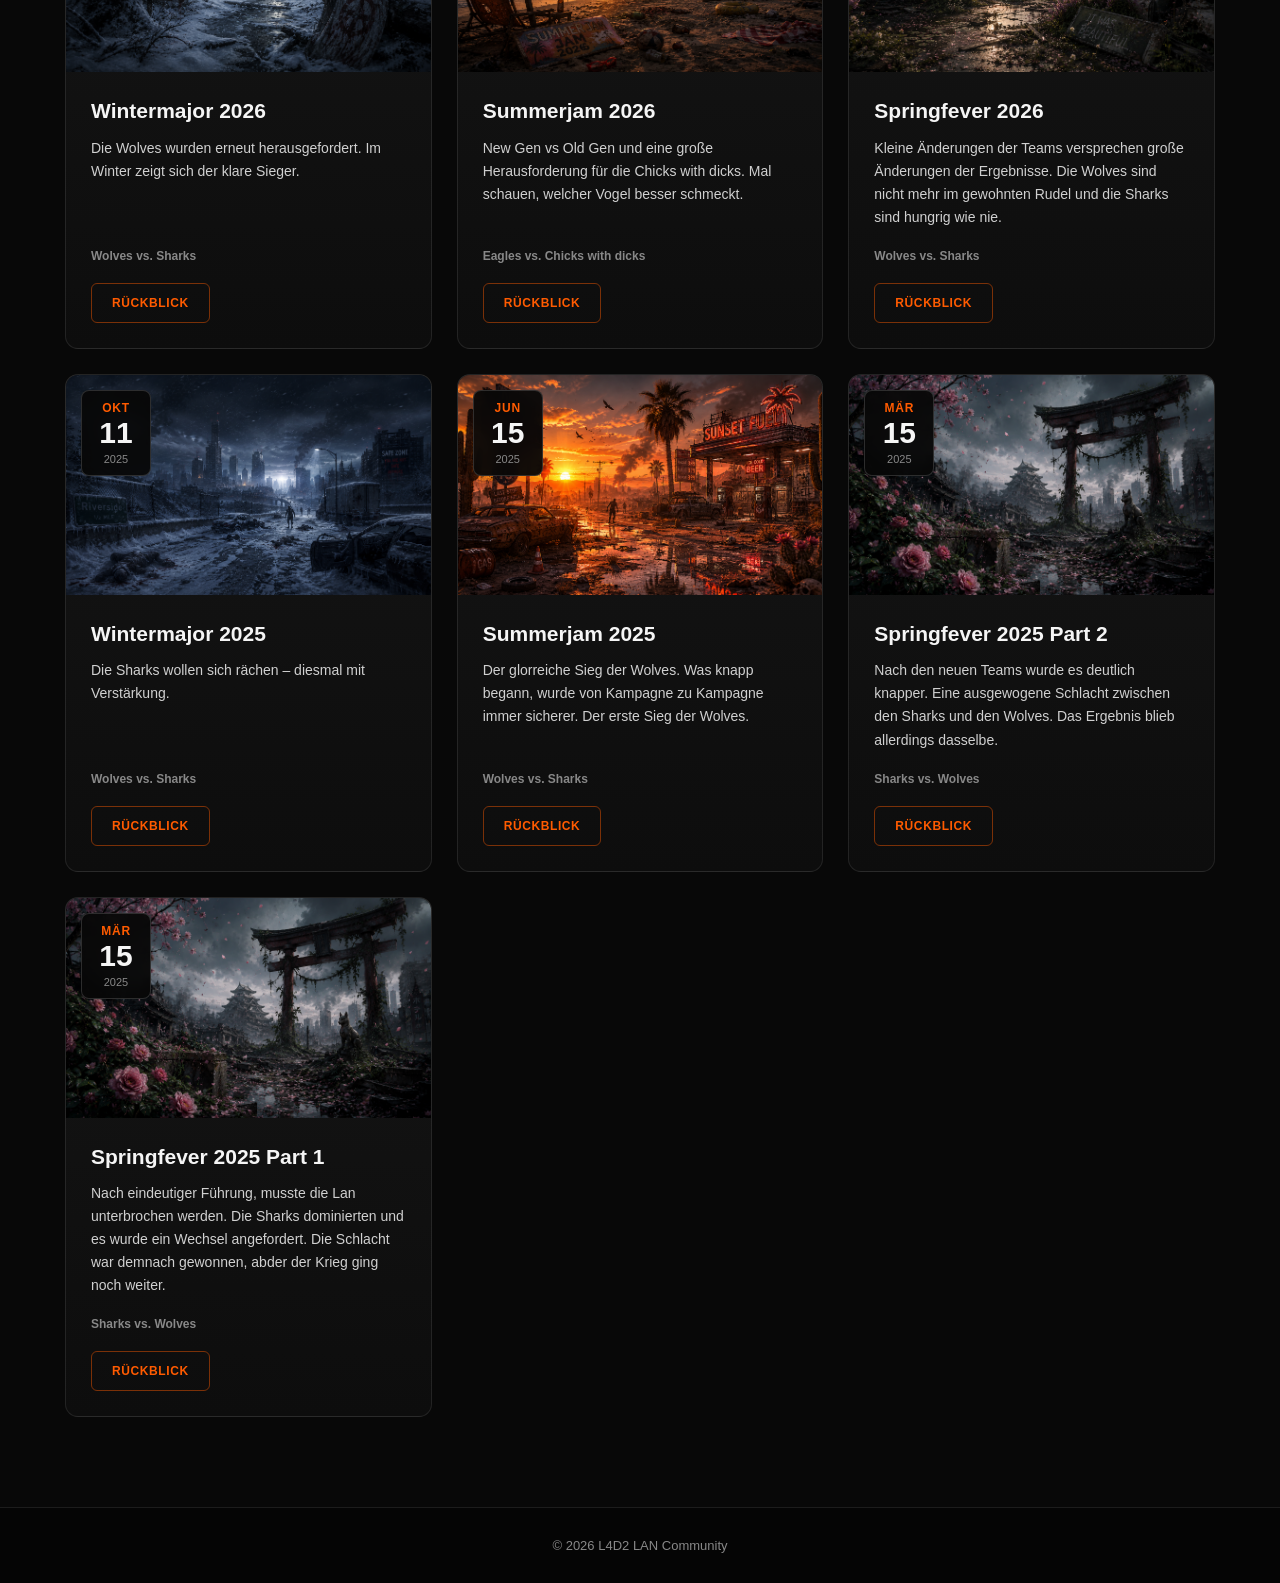
==== commit 4282e27a: "Springfever 2027 Qualifikationsseite aktualisiert" ====
--- a/events.html
+++ b/events.html
@@ -57,11 +57,11 @@
             </div>
             <div class="event-body">
                 <h3>Springfever 2027</h3>
-                <p>Testlauf
+                <p>Die erste Lan mit 3 Teams. Mittels Qualifikation wird entschieden, wer im Finale eine Chance auf den Pokal des Springfever 2026 hat.
                 </p>
                 <div class="event-meta">
                     <span></span>
-                    <span>folgt...</span>
+                    <span>Sharks vs. Wolves vs. Dagestani Bears</span>
                 </div>
                 <a href="eventfolder/events/7springfever2027/qualifikation/springfever2027_quali.html" class="btn">
                     Zur Übersicht
--- a/eventfolder/eventübersicht.css
+++ b/eventfolder/eventübersicht.css
@@ -1,6 +1,28 @@
-/* ===================================
-   GLOBAL
-=================================== */
+
+/* ===================================
+   GLOBAL / DESIGN SYSTEM
+=================================== */
+
+:root {
+    --color-bg: #080808;
+    --color-bg-soft: #101010;
+    --color-card: #151515;
+    --color-card-light: #1c1c1c;
+
+    --color-orange: #ff5b00;
+
+    --color-white: #f5f5f5;
+    --color-text: #d0d0d0;
+    --color-muted: #888888;
+
+    --color-border: rgba(255, 255, 255, 0.09);
+
+    --color-blue: #0066b9;
+    --color-red: #8a0000;
+
+    --content-width: 1200px;
+    --section-spacing: 90px;
+}
 
 * {
     margin: 0;
@@ -8,785 +30,708 @@
     box-sizing: border-box;
 }
 
+html {
+    scroll-behavior: smooth;
+    scroll-padding-top: 90px;
+}
+
 body {
-
-    font-family: "Segoe UI", sans-serif;
-
-    background:
-    radial-gradient(circle at top,
-    #161616 0%,
-    #0b0b0b 55%,
-    #050505 100%);
-
-    color: #ffffff;
-
+    font-family: Arial, Helvetica, sans-serif;
+    background: var(--color-bg);
+    color: var(--color-white);
     min-height: 100vh;
+    overflow-x: hidden;
 }
 
 a {
+    color: inherit;
     text-decoration: none;
 }
 
 img {
     display: block;
-}
+    max-width: 100%;
+}
+
+button {
+    font: inherit;
+}
+
 
 /* ===================================
    NAVIGATION
+   Identisch mit der Qualifikationsseite
 =================================== */
 
 nav {
-    position: sticky;
-    top: 0;
-    z-index: 1000;
-
-    background: rgba(10,10,10,0.95);
-
-    backdrop-filter: blur(10px);
-
-    border-bottom: 1px solid rgba(255,69,0,0.15);
+    width: 100%;
+    height: 76px;
+    background: rgba(8, 8, 8, 0.96);
+    border-bottom: 1px solid var(--color-border);
+    position: relative;
+    z-index: 100;
+    backdrop-filter: blur(12px);
 }
 
 .nav-container {
-
-    max-width: 1400px;
-
-    margin: auto;
+    max-width: var(--content-width);
+    height: 100%;
+    margin: 0 auto;
+    padding: 0 25px;
 
     display: flex;
-
+    align-items: center;
     justify-content: space-between;
-
+}
+
+.logo img {
+    width: 145px;
+    height: auto;
+}
+
+.nav-links {
+    display: flex;
     align-items: center;
-
-    padding: 0.25rem 2rem;
-}
-
-.logo img {
-    width: 170px;
-    height: auto;
-    display: block;
-}
-
-.nav-links {
-
+    gap: 35px;
     list-style: none;
-
-    display: flex;
-
-    gap: 3rem;
 }
 
 .nav-links a {
-
-    color: white;
-
-    font-weight: 600;
-
-    transition: .25s;
+    color: #aaa;
+    font-size: 13px;
+    font-weight: 700;
+    letter-spacing: 0.8px;
+    text-transform: uppercase;
+    transition: color 0.2s ease;
 }
 
 .nav-links a:hover,
 .nav-links a.active {
-
-    color: #ff4500;
-}
-
-.nav-links a.active {
-
-    border-bottom: 2px solid #ff4500;
-
-    padding-bottom: .35rem;
-}
+    color: var(--color-orange);
+}
+
 
 /* ===================================
    EVENTS HERO
 =================================== */
 
 .events-hero {
-
     position: relative;
-
     min-height: 500px;
 
     display: flex;
-
     justify-content: center;
-
     align-items: center;
 
     text-align: center;
-
     overflow: hidden;
 
     background:
-    linear-gradient(
-        rgba(0,0,0,.55),
-        rgba(0,0,0,.85)
-    ),
-    url("eventsübersicht-bilder/event_hero.png");
+        linear-gradient(
+            rgba(0, 0, 0, 0.55),
+            rgba(0, 0, 0, 0.85)
+        ),
+        url("eventsübersicht-bilder/event_hero.png");
 
     background-size: cover;
-
     background-position: center center;
-
     background-repeat: no-repeat;
 }
 
 .events-hero::before {
-
     content: "";
-
     position: absolute;
-
     inset: 0;
 
     background:
-    radial-gradient(
-        circle at center,
-        rgba(255,69,0,.08),
-        transparent 70%
+        radial-gradient(
+            circle at center,
+            rgba(255, 91, 0, 0.08),
+            transparent 70%
+        );
+
+    pointer-events: none;
+}
+
+.hero-overlay {
+    position: absolute;
+    inset: 0;
+
+    background:
+        linear-gradient(
+            90deg,
+            rgba(0, 0, 0, 0.45),
+            rgba(0, 0, 0, 0.15),
+            rgba(0, 0, 0, 0.45)
+        );
+}
+
+.hero-content {
+    position: relative;
+    z-index: 5;
+
+    max-width: 900px;
+    padding: 0 25px;
+}
+
+.events-hero h1 {
+    font-size: clamp(2.8rem, 6vw, 5rem);
+    font-weight: 800;
+    letter-spacing: -1px;
+    margin-bottom: 18px;
+
+    text-shadow: 0 0 30px rgba(0, 0, 0, 0.8);
+}
+
+.events-hero p {
+    font-size: 18px;
+    color: var(--color-text);
+    line-height: 1.6;
+}
+
+
+/* ===================================
+   SECTION HEADERS
+=================================== */
+
+.section-header {
+    max-width: var(--content-width);
+    margin: 0 auto 30px;
+    padding: 0 25px;
+
+    display: flex;
+    justify-content: space-between;
+    align-items: center;
+}
+
+.section-header h2 {
+    position: relative;
+    font-size: 28px;
+    font-weight: 700;
+    padding-left: 16px;
+}
+
+.section-header h2::before {
+    content: "";
+    position: absolute;
+    left: 0;
+    top: 4px;
+    bottom: 4px;
+    width: 4px;
+
+    background: var(--color-orange);
+    border-radius: 4px;
+}
+
+.section-header a {
+    color: var(--color-orange);
+    border: 1px solid rgba(255, 91, 0, 0.35);
+    padding: 12px 20px;
+    border-radius: 7px;
+
+    font-size: 13px;
+    font-weight: 700;
+    text-transform: uppercase;
+    letter-spacing: 0.5px;
+
+    transition: background 0.2s ease, border-color 0.2s ease;
+}
+
+.section-header a:hover {
+    background: rgba(255, 91, 0, 0.08);
+    border-color: var(--color-orange);
+}
+
+
+/* ===================================
+   UPCOMING EVENTS
+=================================== */
+
+.events-wrapper {
+    max-width: var(--content-width);
+    margin: 0 auto;
+    padding: var(--section-spacing) 25px;
+}
+
+.events-grid {
+    display: grid;
+    grid-template-columns: repeat(3, minmax(0, 1fr));
+    gap: 25px;
+}
+
+
+/* ===================================
+   EVENT CARDS
+=================================== */
+
+.event-card,
+.archive-card {
+    background: linear-gradient(
+        180deg,
+        var(--color-card),
+        #0d0d0d
     );
 
-    pointer-events: none;
-}
-
-.hero-overlay {
-
+    border: 1px solid var(--color-border);
+    border-radius: 13px;
+    overflow: hidden;
+
+    display: flex;
+    flex-direction: column;
+
+    height: 100%;
+
+    transition:
+        transform 0.25s ease,
+        border-color 0.25s ease,
+        box-shadow 0.25s ease;
+}
+
+.event-card:hover,
+.archive-card:hover {
+    transform: translateY(-5px);
+    border-color: rgba(255, 91, 0, 0.4);
+    box-shadow: 0 12px 30px rgba(0, 0, 0, 0.3);
+}
+
+.featured {
+    border-color: rgba(255, 91, 0, 0.5);
+}
+
+
+/* ===================================
+   EVENT IMAGE
+=================================== */
+
+.event-image {
+    position: relative;
+    height: 220px;
+    overflow: hidden;
+    background: var(--color-bg-soft);
+}
+
+.event-image img {
+    width: 100%;
+    height: 100%;
+    object-fit: cover;
+
+    transition: transform 0.4s ease;
+}
+
+.event-card:hover .event-image img,
+.archive-card:hover .event-image img {
+    transform: scale(1.035);
+}
+
+
+/* ===================================
+   DATE BADGE
+=================================== */
+
+.date-badge {
     position: absolute;
-
-    inset: 0;
-
-    background:
-    linear-gradient(
-        90deg,
-        rgba(0,0,0,.45),
-        rgba(0,0,0,.15),
-        rgba(0,0,0,.45)
-    );
-}
-
-.hero-content {
-
-    position: relative;
-
-    z-index: 5;
-
-    max-width: 900px;
-
-    padding: 0 2rem;
-}
-
-.events-hero h1 {
-
-    font-size: 5rem;
-
-    font-weight: 800;
-
-    margin-bottom: 1rem;
-
-    text-shadow:
-    0 0 30px rgba(0,0,0,.8);
-}
-
-.events-hero p {
-
-    font-size: 1.2rem;
-
-    color: #d0d0d0;
-
-    line-height: 1.6;
-}
-
-/* ===================================
-   SECTION HEADERS
-=================================== */
-
-.section-header {
-
-    max-width: 1400px;
-
-    margin: 0 auto 2rem;
-
-    padding: 0 2rem;
-
-    display: flex;
-
-    justify-content: space-between;
-
-    align-items: center;
-}
-
-.section-header h2 {
-
-    font-size: 2.2rem;
-
-    font-weight: 700;
-}
-
-.section-header a {
-
-    color: #ff4500;
-
-    border: 1px solid rgba(255,69,0,.4);
-
-    padding: .8rem 1.4rem;
-
-    border-radius: 10px;
-
-    transition: .25s;
-}
-
-.section-header a:hover {
-
-    background: rgba(255,69,0,.1);
-}
-
-/* ===================================
-   UPCOMING EVENTS
-=================================== */
-
-.events-wrapper {
-
-    max-width: 1400px;
-
-    margin: auto;
-
-    padding: 0 2rem 4rem;
-}
-
-.events-grid {
-
-    display: grid;
-
-    grid-template-columns:
-    repeat(auto-fit,minmax(340px,1fr));
-
-    gap: 2rem;
-}
-
-/* ===================================
-   EVENT CARD
-=================================== */
-
-.event-card {
-
-    background:
-    linear-gradient(
-    180deg,
-    #181818,
-    #0e0e0e);
-    
-    height: 100%;
-
-    border-radius: 20px;
-
-    overflow: hidden;
-
-    border:
-    1px solid rgba(255,69,0,.15);
-
-    transition: .25s;
-
-    box-shadow:
-    0 0 20px rgba(0,0,0,.35);
-
-    display: flex;
-
-    flex-direction: column;
-}
-
-.event-card:hover {
-
-    transform: translateY(-6px);
-
-    border-color:
-    rgba(255,69,0,.5);
-
-    box-shadow:
-    0 0 30px rgba(255,69,0,.2);
-}
-
-.featured {
-
-    border:
-    1px solid rgba(255,69,0,.55);
-}
-
-/* ===================================
-   EVENT IMAGE
-=================================== */
-
-.event-image {
-
-    position: relative;
-
-    height: 220px;
-}
-
-.event-image img {
-
-    width: 100%;
-
-    height: 100%;
-
-    object-fit: cover;
-}
-
-/* ===================================
-   DATE BADGE
-=================================== */
-
-.date-badge {
-
-    position: absolute;
-
     top: 15px;
     left: 15px;
 
-    width: 70px;
-
-    background:
-    rgba(10,10,10,.95);
-
-    border:
-    1px solid rgba(255,69,0,.4);
-
-    border-radius: 12px;
+    min-width: 70px;
+
+    background: rgba(8, 8, 8, 0.94);
+    border: 1px solid rgba(255, 255, 255, 0.15);
+    border-radius: 8px;
 
     text-align: center;
-
-    padding: .6rem;
+    padding: 10px 8px;
+
+    backdrop-filter: blur(8px);
 }
 
 .date-badge span {
-
     display: block;
-
-    color: #ff4500;
-
+    color: var(--color-orange);
     font-weight: 700;
-
-    font-size: .8rem;
+    font-size: 12px;
+    letter-spacing: 0.8px;
 }
 
 .date-badge strong {
-
     display: block;
-
-    font-size: 2rem;
-
-    line-height: 1;
+    font-size: 30px;
+    line-height: 1.2;
+    font-weight: 800;
 }
 
 .date-badge small {
-
-    color: #b5b5b5;
-}
+    display: block;
+    color: var(--color-muted);
+    font-size: 11px;
+    margin-top: 2px;
+}
+
 
 /* ===================================
    EVENT BADGE
 =================================== */
 
 .event-badge {
-
     position: absolute;
-
     top: 15px;
     right: 15px;
 
-    background: #ff4500;
-
-    color: white;
-
-    padding: .5rem .8rem;
-
-    border-radius: 999px;
-
-    font-size: .8rem;
-
+    background: var(--color-orange);
+    color: var(--color-white);
+
+    padding: 7px 12px;
+    border-radius: 5px;
+
+    font-size: 11px;
     font-weight: 700;
-}
+    letter-spacing: 0.5px;
+    text-transform: uppercase;
+}
+
 
 /* ===================================
    EVENT BODY
 =================================== */
 
 .event-body {
-
     display: flex;
-
     flex-direction: column;
-
     flex-grow: 1;
 
-    padding: 2rem;
+    padding: 25px;
 }
 
 .event-body h3 {
-
-    font-size: 2rem;
-
-    margin-bottom: 1rem;
+    font-size: 21px;
+    font-weight: 700;
+    line-height: 1.3;
+    margin-bottom: 12px;
 }
 
 .event-body p {
-
-    color: #b8b8b8;
-
+    color: var(--color-text);
+    font-size: 14px;
+    line-height: 1.65;
+
+    min-height: 75px;
+}
+
+
+/* ===================================
+   EVENT META
+=================================== */
+
+.event-meta {
+    margin-top: auto;
+    padding-top: 20px;
+
+    display: flex;
+    flex-wrap: wrap;
+    gap: 10px;
+
+    color: var(--color-muted);
+    font-size: 12px;
+    font-weight: 700;
+
+    margin-bottom: 20px;
+}
+
+
+/* ===================================
+   BUTTONS
+=================================== */
+
+.btn {
+    display: inline-flex;
+    justify-content: center;
+    align-items: center;
+
+    align-self: flex-start;
+
+    background: var(--color-orange);
+    color: var(--color-white);
+
+    padding: 12px 20px;
+    border: 1px solid var(--color-orange);
+    border-radius: 6px;
+
+    font-size: 12px;
+    font-weight: 700;
+    letter-spacing: 0.6px;
+    text-transform: uppercase;
+
+    transition:
+        background 0.2s ease,
+        border-color 0.2s ease,
+        transform 0.2s ease;
+}
+
+.btn:hover {
+    background: #e65000;
+    border-color: #e65000;
+    transform: translateY(-1px);
+}
+
+.btn.secondary {
+    background: transparent;
+    color: var(--color-orange);
+    border: 1px solid rgba(255, 91, 0, 0.45);
+}
+
+.btn.secondary:hover {
+    background: rgba(255, 91, 0, 0.08);
+    border-color: var(--color-orange);
+}
+
+
+/* ===================================
+   ARCHIVE
+=================================== */
+
+.archive-wrapper {
+    max-width: var(--content-width);
+    margin: 0 auto;
+
+    padding: var(--section-spacing) 25px;
+
+    border-top: 1px solid var(--color-border);
+}
+
+.archive-grid {
+    display: grid;
+    grid-template-columns: repeat(3, minmax(0, 1fr));
+    gap: 25px;
+}
+
+
+/* ===================================
+   BOTTOM BANNER
+   Für eventuell später ergänzte Inhalte
+=================================== */
+
+.community-banner {
+    max-width: var(--content-width);
+    margin: 30px auto 80px;
+    padding: 35px 25px;
+
+    border-radius: 13px;
+
+    background: linear-gradient(
+        90deg,
+        rgba(255, 91, 0, 0.07),
+        rgba(255, 91, 0, 0.015)
+    );
+
+    border: 1px solid var(--color-border);
+    text-align: center;
+}
+
+.community-banner h3 {
+    font-size: 24px;
+    margin-bottom: 12px;
+}
+
+.community-banner p {
+    color: var(--color-text);
+    font-size: 14px;
     line-height: 1.6;
-
-    min-height: 75px;
-}
-
-/* ===================================
-   EVENT META
-=================================== */
-
-.event-meta {
-
-    margin-top: auto;
-
-    display: flex;
-
-    gap: 1rem;
-
-    color: #9c9c9c;
-
-    font-weight: 800;
-
-    margin-bottom: 1.5rem;
-}
-
-/* ===================================
-   BUTTONS
-=================================== */
-
-.btn {
-
-    display: inline-block;
-
-    background: #ff4500;
-
-    color: white;
-
-    padding: .9rem 1.5rem;
-
-    border-radius: 10px;
-
-    font-weight: 700;
-
-    transition: .25s;
-
-    align-self: center;
-}
-
-.btn:hover {
-
-    background: #db3d00;
-}
-
-.btn.secondary {
-
-    background: transparent;
-
-    border:
-    1px solid rgba(255,69,0,.4);
-}
-
-.btn.secondary:hover {
-
-    background:
-    rgba(255,69,0,.08);
-}
-
-/* ===================================
-   ARCHIVE
-=================================== */
-
-.archive-wrapper {
-
-    max-width: 1400px;
-
-    margin: auto;
-
-    padding: 1rem 2rem 5rem;
-
-    border-top:
-    1px solid rgba(255,255,255,.05);
-}
-
-.archive-grid {
-
-    display: grid;
-
-    grid-template-columns:
-    repeat(auto-fit,minmax(340px,1fr));
-
-    gap: 2rem;
-}
-
-.archive-card {
-
-    background:
-    linear-gradient(
-    180deg,
-    #161616,
-    #0d0d0d);
-
-    border-radius: 20px;
-
-    overflow: hidden;
-
-    height: 100%;
-
-    border:
-    1px solid rgba(255,69,0,.12);
-
-    transition: .25s;
-
-    display: flex;
-
-    flex-direction: column;
-}
-
-.archive-card:hover {
-
-    transform: translateY(-5px);
-
-    border-color:
-    rgba(255,69,0,.4);
-}
-
-/* ===================================
-   BOTTOM BANNER
-=================================== */
-
-.community-banner {
-
-    max-width: 1400px;
-
-    margin: 2rem auto 4rem;
-
-    padding: 2rem;
-
-    border-radius: 20px;
-
-    background:
-    linear-gradient(
-    90deg,
-    rgba(255,69,0,.08),
-    rgba(255,69,0,.02));
-
-    border:
-    1px solid rgba(255,69,0,.15);
-
+}
+
+
+/* ===================================
+   FOOTER
+=================================== */
+
+footer {
+    padding: 30px 20px;
     text-align: center;
-}
-
-.community-banner h3 {
-
-    font-size: 2rem;
-
-    margin-bottom: .8rem;
-}
-
-.community-banner p {
-
-    color: #b8b8b8;
-}
-
-/* ===================================
-   FOOTER
-=================================== */
-
-footer {
-
-    padding: 2rem;
-
-    text-align: center;
-
-    color: #888888;
-
+
+    color: var(--color-muted);
     background: #050505;
 
-    border-top:
-    1px solid rgba(255,69,0,.15);
-}
+    border-top: 1px solid var(--color-border);
+    font-size: 13px;
+}
+
 
 /* ===================================
    RESPONSIVE 900px
 =================================== */
 
-@media (max-width:900px){
-
-    .events-hero{
-
-        min-height:400px;
-    }
-
-    .events-hero h1{
-
-        font-size:3rem;
-    }
-
-    .section-header{
-
-        flex-direction:column;
-
-        gap:1rem;
-
-        text-align:center;
-    }
-
-}
+@media (max-width: 900px) {
+
+    .events-hero {
+        min-height: 400px;
+    }
+
+    .events-grid,
+    .archive-grid {
+        grid-template-columns: repeat(2, minmax(0, 1fr));
+    }
+
+    .section-header h2 {
+        font-size: 25px;
+    }
+
+}
+
 
 /* ===================================
    RESPONSIVE 650px
 =================================== */
 
-@media (max-width:650px){
+@media (max-width: 650px) {
 
     /* NAVIGATION */
 
-    .nav-container{
-
-        flex-direction:column;
-
-        gap:1rem;
-    }
-
-    .nav-links{
-
-        gap:1rem;
-
-        flex-wrap:wrap;
-
-        justify-content:center;
-    }
-
-    .logo img{
-
-        width:140px;
-    }
+    nav {
+        height: auto;
+        min-height: 76px;
+    }
+
+    .nav-container {
+        flex-direction: column;
+        justify-content: center;
+        gap: 12px;
+        padding: 12px 15px;
+    }
+
+    .logo img {
+        width: 140px;
+    }
+
+    .nav-links {
+        gap: 20px;
+        flex-wrap: wrap;
+        justify-content: center;
+    }
+
+    .nav-links a {
+        font-size: 12px;
+    }
+
 
     /* HERO */
 
-    .events-hero{
-
-        min-height:320px;
-
-        background-position:center center;
-    }
-
-    .events-hero h1{
-
-        font-size:2.2rem;
-    }
-
-    .events-hero p{
-
-        font-size:1rem;
-    }
+    .events-hero {
+        min-height: 320px;
+        background-position: center center;
+    }
+
+    .events-hero h1 {
+        font-size: 2.4rem;
+    }
+
+    .events-hero p {
+        font-size: 15px;
+    }
+
 
     /* SECTIONS */
 
-    .events-wrapper{
-
-        padding:0 1rem 3rem;
-    }
-
-    .archive-wrapper{
-
-        padding:1rem 1rem 4rem;
-    }
-
-    .section-header{
-
-        padding:0 1rem;
-
-        margin-bottom:1.5rem;
-    }
+    .events-wrapper {
+        padding: 65px 15px;
+    }
+
+    .archive-wrapper {
+        padding: 65px 15px;
+    }
+
+    .section-header {
+        padding: 0 5px;
+        margin-bottom: 25px;
+
+        flex-direction: column;
+        gap: 12px;
+        text-align: center;
+    }
+
+    .section-header h2 {
+        font-size: 23px;
+    }
+
 
     /* EVENT GRIDS */
 
-    .events-grid{
-
-        grid-template-columns:1fr;
-    }
-
-    .archive-grid{
-
-        grid-template-columns:1fr;
-    }
+    .events-grid,
+    .archive-grid {
+        grid-template-columns: 1fr;
+        gap: 20px;
+    }
+
 
     /* EVENT CARDS */
 
-    .event-image{
-
-        height:180px;
-    }
-
-    .event-body{
-
-        padding:1.25rem;
-    }
-
-    .event-body h3{
-
-        font-size:1.4rem;
-    }
-
-    .event-body p{
-
-        min-height:auto;
-    }
-
-    .event-meta{
-
-        flex-direction:column;
-
-        gap:.4rem;
-    }
-
-    .btn{
-
-        width:100%;
-
-        text-align:center;
-    }
-
-}
+    .event-image {
+        height: 200px;
+    }
+
+    .event-body {
+        padding: 20px;
+    }
+
+    .event-body h3 {
+        font-size: 19px;
+    }
+
+    .event-body p {
+        min-height: auto;
+        font-size: 14px;
+    }
+
+    .event-meta {
+        flex-direction: column;
+        gap: 6px;
+        padding-top: 18px;
+    }
+
+    .btn {
+        width: 100%;
+        align-self: stretch;
+        text-align: center;
+    }
+
+}
+
 
 /* ===================================
    RESPONSIVE 480px
 =================================== */
 
-@media (max-width:480px){
-
-    .events-hero h1{
-
-        font-size:1.8rem;
-    }
-
-    .event-image{
-
-        height:160px;
-    }
-
-    .date-badge{
-
-        width:60px;
-    }
-
-    .date-badge strong{
-
-        font-size:1.5rem;
-    }
-
-    .event-body{
-
-        padding:1rem;
-    }
-
-}+@media (max-width: 480px) {
+
+    .events-hero {
+        min-height: 280px;
+    }
+
+    .events-hero h1 {
+        font-size: 1.9rem;
+    }
+
+    .events-hero p {
+        font-size: 14px;
+    }
+
+    .event-image {
+        height: 175px;
+    }
+
+    .date-badge {
+        min-width: 60px;
+        padding: 8px 6px;
+    }
+
+    .date-badge strong {
+        font-size: 25px;
+    }
+
+    .event-body {
+        padding: 17px;
+    }
+
+    .event-body h3 {
+        font-size: 18px;
+    }
+
+}
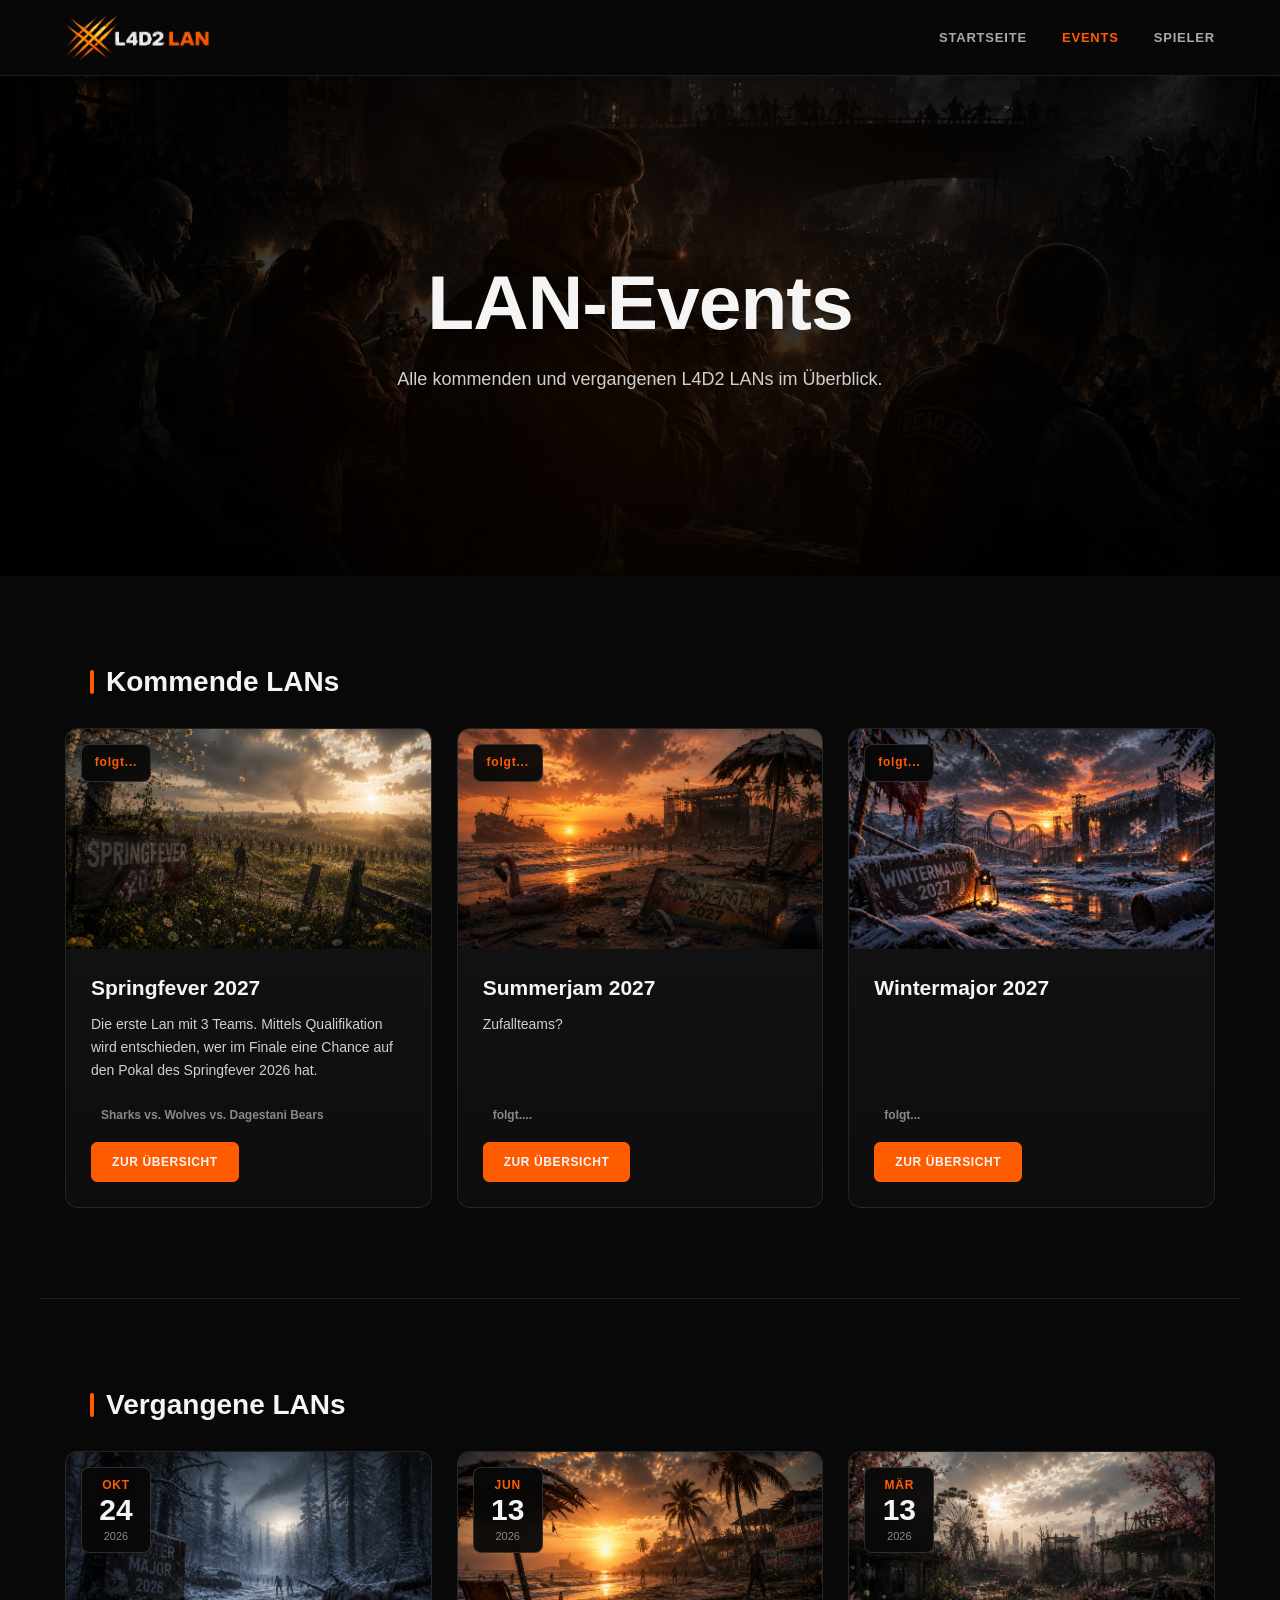
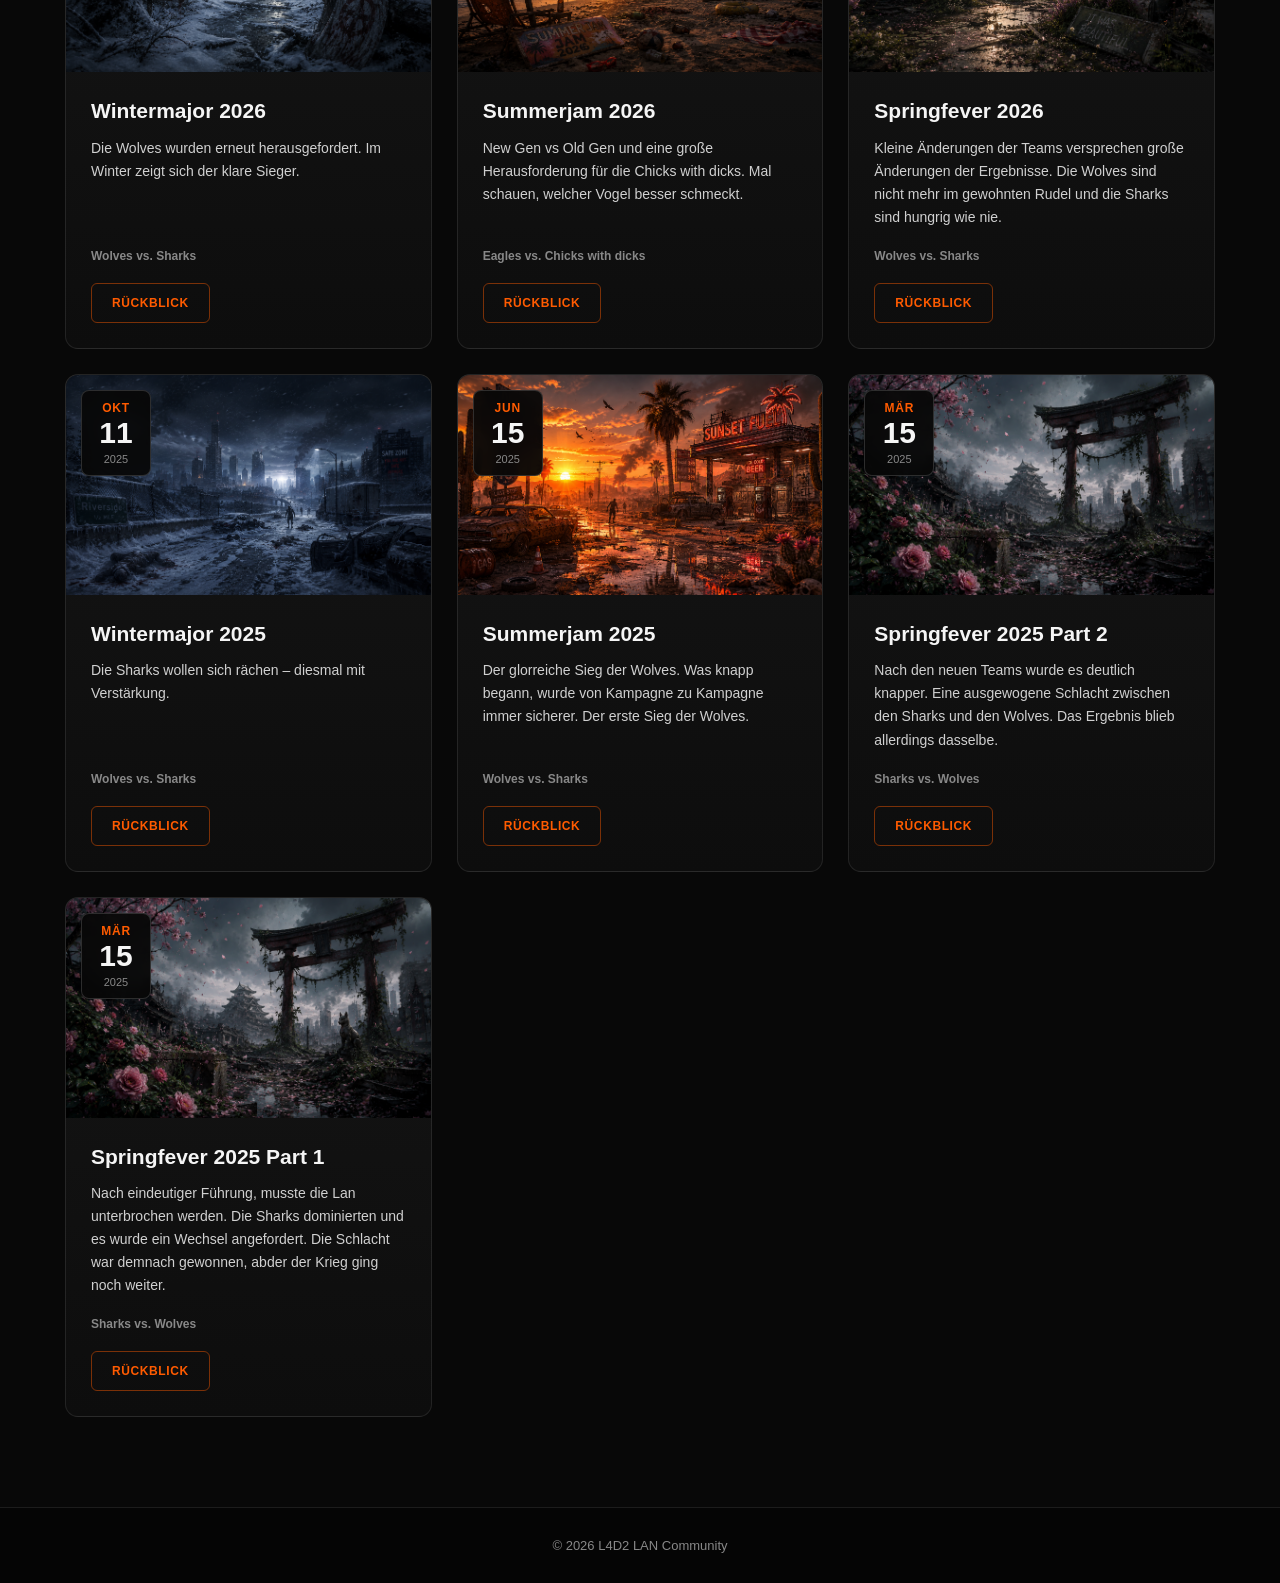
==== commit 2bc1ab1b: "Springfever 2027 Qualifikationsseite aktualisiert" ====
--- a/events.html
+++ b/events.html
@@ -43,77 +43,103 @@
     <div class="section-header">
         <h2>Kommende LANs</h2>
     </div>
+
     <div class="events-grid">
 
         <!-- EVENT 1 -->
-        <article class="event-card">
-            <div class="event-image">
-                <img src="eventfolder/events/7springfever2027/7springfever2027_cover.png" alt="">
+        <a href="eventfolder/events/7springfever2027/qualifikation/springfever2027_quali.html"
+           class="event-card">
+
+            <div class="event-image">
+                <img src="eventfolder/events/7springfever2027/7springfever2027_cover.png" alt="Springfever 2027">
+
                 <div class="date-badge">
                     <span>folgt...</span>
                     <strong></strong>
                     <small></small>
                 </div>
             </div>
+
             <div class="event-body">
                 <h3>Springfever 2027</h3>
-                <p>Die erste Lan mit 3 Teams. Mittels Qualifikation wird entschieden, wer im Finale eine Chance auf den Pokal des Springfever 2026 hat.
-                </p>
+
+                <p>
+                    Die erste Lan mit 3 Teams. Mittels Qualifikation wird entschieden, wer im Finale eine Chance auf den Pokal des Springfever 2026 hat.
+                </p>
+
                 <div class="event-meta">
                     <span></span>
                     <span>Sharks vs. Wolves vs. Dagestani Bears</span>
                 </div>
-                <a href="eventfolder/events/7springfever2027/qualifikation/springfever2027_quali.html" class="btn">
+
+                <span class="btn">
                     Zur Übersicht
-                </a>
-            </div>
-        </article>
-
-<!-- EVENT 2 -->
-        <article class="event-card">
-            <div class="event-image">
-                <img src="eventfolder/events/8summerjam2027/8Summerjam2027_cover.png" alt="">
+                </span>
+            </div>
+        </a>
+
+
+        <!-- EVENT 2 -->
+        <a href="eventfolder/events/8summerjam2027/8summerjam2027.html"
+           class="event-card">
+
+            <div class="event-image">
+                <img src="eventfolder/events/8summerjam2027/8Summerjam2027_cover.png" alt="Summerjam 2027">
+
                 <div class="date-badge">
                     <span>folgt...</span>
                     <strong></strong>
                     <small></small>
                 </div>
             </div>
+
             <div class="event-body">
                 <h3>Summerjam 2027</h3>
+
                 <p>Zufallteams?</p>
+
                 <div class="event-meta">
                     <span></span>
                     <span>folgt....</span>
                 </div>
-                <a href="eventfolder/events/8summerjam2027/8summerjam2027.html" class="btn">
+
+                <span class="btn">
                     Zur Übersicht
-                </a>
-            </div>
-        </article>
-
-<!-- EVENT 3 -->
-        <article class="event-card">
-            <div class="event-image">
-                <img src="eventfolder/events/9wintermajor2027/9wintermajor2027_cover.png" alt="">
+                </span>
+            </div>
+        </a>
+
+
+        <!-- EVENT 3 -->
+        <a href="eventfolder/events/9wintermajor2027/9wintermajor2027.html"
+           class="event-card">
+
+            <div class="event-image">
+                <img src="eventfolder/events/9wintermajor2027/9wintermajor2027_cover.png" alt="Wintermajor 2027">
+
                 <div class="date-badge">
                     <span>folgt...</span>
                     <strong></strong>
                     <small></small>
                 </div>
             </div>
+
             <div class="event-body">
                 <h3>Wintermajor 2027</h3>
+
                 <p></p>
+
                 <div class="event-meta">
                     <span></span>
                     <span>folgt...</span>
                 </div>
-                <a href="eventfolder/events/9wintermajor2027/9wintermajor2027.html" class="btn">
+
+                <span class="btn">
                     Zur Übersicht
-                </a>
-            </div>
-        </article>
+                </span>
+            </div>
+        </a>
+
     </div>
 </section>
 
@@ -122,169 +148,232 @@
     <div class="section-header">
         <h2>Vergangene LANs</h2>
     </div>
-    
+
     <div class="archive-grid">
-        <article class="archive-card">
-            <div class="event-image">
-                <img src="eventfolder/events/6wintermajor2026/Wintermajor2026_cover.png" alt="">
+
+        <!-- WINTERMAJOR 2026 -->
+        <a href="eventfolder/events/6wintermajor2026/6wintermajor2026.html"
+           class="archive-card">
+
+            <div class="event-image">
+                <img src="eventfolder/events/6wintermajor2026/Wintermajor2026_cover.png" alt="Wintermajor 2026">
+
                 <div class="date-badge">
                     <span>OKT</span>
                     <strong>24</strong>
                     <small>2026</small>
                 </div>
             </div>
+
             <div class="event-body">
                 <h3>Wintermajor 2026</h3>
+
                 <p>
                     Die Wolves wurden erneut herausgefordert. Im Winter zeigt sich der klare Sieger.
                 </p>
+
                 <div class="event-meta">
                     <span>Wolves vs. Sharks</span>
                 </div>
-                <a href="eventfolder/events/6wintermajor2026/6wintermajor2026.html" class="btn secondary">
-                    Rückblick
-                </a>
-            </div>
-        </article>
-
-        <article class="archive-card">
-            <div class="event-image">
-                <img src="eventfolder/events/5summerjam2026/Summerjam2026_cover.png" alt="">
+
+                <span class="btn secondary">
+                    Rückblick
+                </span>
+            </div>
+        </a>
+
+
+        <!-- SUMMERJAM 2026 -->
+        <a href="eventfolder/events/5summerjam2026/5summerjam2026.html"
+           class="archive-card">
+
+            <div class="event-image">
+                <img src="eventfolder/events/5summerjam2026/Summerjam2026_cover.png" alt="Summerjam 2026">
+
                 <div class="date-badge">
                     <span>JUN</span>
                     <strong>13</strong>
                     <small>2026</small>
                 </div>
             </div>
+
             <div class="event-body">
                 <h3>Summerjam 2026</h3>
+
                 <p>
                     New Gen vs Old Gen und eine große Herausforderung für die Chicks with dicks. Mal schauen, welcher Vogel besser schmeckt.
                 </p>
+
                 <div class="event-meta">
                     <span>Eagles vs. Chicks with dicks</span>
                 </div>
-                <a href="eventfolder/events/5summerjam2026/5summerjam2026.html" class="btn secondary">
-                    Rückblick
-                </a>
-            </div>
-        </article>
-
-        <article class="archive-card">
-            <div class="event-image">
-                <img src="eventfolder/events/4springfever2026/Springfever2026_cover.png" alt="">
+
+                <span class="btn secondary">
+                    Rückblick
+                </span>
+            </div>
+        </a>
+
+
+        <!-- SPRINGFEVER 2026 -->
+        <a href="eventfolder/events/4springfever2026/4springfever2026.html"
+           class="archive-card">
+
+            <div class="event-image">
+                <img src="eventfolder/events/4springfever2026/Springfever2026_cover.png" alt="Springfever 2026">
+
                 <div class="date-badge">
                     <span>MÄR</span>
                     <strong>13</strong>
                     <small>2026</small>
                 </div>
             </div>
+
             <div class="event-body">
                 <h3>Springfever 2026</h3>
+
                 <p>
                     Kleine Änderungen der Teams versprechen große Änderungen der Ergebnisse. Die Wolves sind nicht mehr im gewohnten Rudel und die Sharks sind hungrig wie nie.
                 </p>
+
                 <div class="event-meta">
                     <span>Wolves vs. Sharks</span>
                 </div>
-                <a href="eventfolder/events/4springfever2026/4springfever2026.html" class="btn secondary">
-                    Rückblick
-                </a>
-            </div>
-        </article>
-
-        <article class="archive-card">
-            <div class="event-image">
-                <img src="eventfolder/events/3wintermajor2025/wintermajor2025_cover.png" alt="">
+
+                <span class="btn secondary">
+                    Rückblick
+                </span>
+            </div>
+        </a>
+
+
+        <!-- WINTERMAJOR 2025 -->
+        <a href="eventfolder/events/3wintermajor2025/3wintermajor2025.html"
+           class="archive-card">
+
+            <div class="event-image">
+                <img src="eventfolder/events/3wintermajor2025/wintermajor2025_cover.png" alt="Wintermajor 2025">
+
                 <div class="date-badge">
                     <span>OKT</span>
                     <strong>11</strong>
                     <small>2025</small>
                 </div>
             </div>
+
             <div class="event-body">
                 <h3>Wintermajor 2025</h3>
+
                 <p>
                     Die Sharks wollen sich rächen – diesmal mit Verstärkung.
                 </p>
+
                 <div class="event-meta">
                     <span>Wolves vs. Sharks</span>
                 </div>
-                <a href="eventfolder/events/3wintermajor2025/3wintermajor2025.html" class="btn secondary">
-                    Rückblick
-                </a>
-            </div>
-        </article>
-
-        <article class="archive-card">
-            <div class="event-image">
-                <img src="eventfolder/events/2summerjam2025/summerjam2025_cover.png" alt="">
+
+                <span class="btn secondary">
+                    Rückblick
+                </span>
+            </div>
+        </a>
+
+
+        <!-- SUMMERJAM 2025 -->
+        <a href="eventfolder/events/2summerjam2025/2summerjam2025.html"
+           class="archive-card">
+
+            <div class="event-image">
+                <img src="eventfolder/events/2summerjam2025/summerjam2025_cover.png" alt="Summerjam 2025">
+
                 <div class="date-badge">
                     <span>JUN</span>
                     <strong>15</strong>
                     <small>2025</small>
                 </div>
             </div>
+
             <div class="event-body">
                 <h3>Summerjam 2025</h3>
+
                 <p>
                     Der glorreiche Sieg der Wolves. Was knapp begann, wurde von Kampagne zu Kampagne immer sicherer. Der erste Sieg der Wolves.
                 </p>
+
                 <div class="event-meta">
                     <span>Wolves vs. Sharks</span>
                 </div>
-                <a href="eventfolder/events/2summerjam2025/2summerjam2025.html" class="btn secondary">
-                    Rückblick
-                </a>
-            </div>
-        </article>
-
-        <article class="archive-card">
-            <div class="event-image">
-                <img src="eventfolder/events/1springfever2025/springfever2025_cover.png" alt="">
+
+                <span class="btn secondary">
+                    Rückblick
+                </span>
+            </div>
+        </a>
+
+
+        <!-- SPRINGFEVER 2025 PART 2 -->
+        <a href="eventfolder/events/1springfever2025/2springfever2025_part2.html"
+           class="archive-card">
+
+            <div class="event-image">
+                <img src="eventfolder/events/1springfever2025/springfever2025_cover.png" alt="Springfever 2025 Part 2">
+
                 <div class="date-badge">
                     <span>MÄR</span>
                     <strong>15</strong>
                     <small>2025</small>
                 </div>
             </div>
+
             <div class="event-body">
                 <h3>Springfever 2025 Part 2</h3>
+
                 <p>
                     Nach den neuen Teams wurde es deutlich knapper. Eine ausgewogene Schlacht zwischen den Sharks und den Wolves. Das Ergebnis blieb allerdings dasselbe.
                 </p>
+
                 <div class="event-meta">
                     <span>Sharks vs. Wolves</span>
                 </div>
-                <a href="eventfolder/events/1springfever2025/2springfever2025_part2.html" class="btn secondary">
-                    Rückblick
-                </a>
-            </div>
-        </article>
-
-        <article class="archive-card">
-            <div class="event-image">
-                <img src="eventfolder/events/1springfever2025/springfever2025_cover.png" alt="">
+
+                <span class="btn secondary">
+                    Rückblick
+                </span>
+            </div>
+        </a>
+
+
+        <!-- SPRINGFEVER 2025 PART 1 -->
+        <a href="eventfolder/events/1springfever2025/1springfever2025_part1.html"
+           class="archive-card">
+
+            <div class="event-image">
+                <img src="eventfolder/events/1springfever2025/springfever2025_cover.png" alt="Springfever 2025 Part 1">
+
                 <div class="date-badge">
                     <span>MÄR</span>
                     <strong>15</strong>
                     <small>2025</small>
                 </div>
             </div>
+
             <div class="event-body">
                 <h3>Springfever 2025 Part 1</h3>
+
                 <p>
                     Nach eindeutiger Führung, musste die Lan unterbrochen werden. Die Sharks dominierten und es wurde ein Wechsel angefordert. Die Schlacht war demnach gewonnen, abder der Krieg ging noch weiter.
                 </p>
+
                 <div class="event-meta">
                     <span>Sharks vs. Wolves</span>
                 </div>
-                <a href="eventfolder/events/1springfever2025/1springfever2025_part1.html" class="btn secondary">
-                    Rückblick
-                </a>
-            </div>
-        </article>
-    
+
+                <span class="btn secondary">
+                    Rückblick
+                </span>
+            </div>
+        </a>
+
     </div>
 </section>
 
--- a/eventfolder/eventübersicht.css
+++ b/eventfolder/eventübersicht.css
@@ -1,7 +1,7 @@
 
-/* ===================================
+/* =========================================================
    GLOBAL / DESIGN SYSTEM
-=================================== */
+========================================================= */
 
 :root {
     --color-bg: #080808;
@@ -57,51 +57,95 @@
     font: inherit;
 }
 
-
-/* ===================================
+/* =========================================================
    NAVIGATION
-   Identisch mit der Qualifikationsseite
-=================================== */
+========================================================= */
 
 nav {
+    position: sticky;
+    top: 0;
+    z-index: 1000;
+
     width: 100%;
     height: 76px;
+
     background: rgba(8, 8, 8, 0.96);
     border-bottom: 1px solid var(--color-border);
-    position: relative;
-    z-index: 100;
+
     backdrop-filter: blur(12px);
 }
 
 .nav-container {
+    width: 100%;
     max-width: var(--content-width);
     height: 100%;
+
     margin: 0 auto;
     padding: 0 25px;
 
     display: flex;
     align-items: center;
     justify-content: space-between;
+    gap: 24px;
+}
+
+/* Logo */
+
+.logo {
+    flex: 0 0 auto;
+    min-width: 0;
+}
+
+.logo a {
+    display: block;
 }
 
 .logo img {
+    display: block;
+
     width: 145px;
+    max-height: 58px;
     height: auto;
-}
+
+    object-fit: contain;
+}
+
+/* Navigationslinks */
 
 .nav-links {
     display: flex;
     align-items: center;
+    justify-content: flex-end;
+
     gap: 35px;
+    margin-left: auto;
+
+    flex: 0 0 auto;
+
     list-style: none;
 }
 
+.nav-links li {
+    list-style: none;
+}
+
 .nav-links a {
+    display: inline-flex;
+    align-items: center;
+    justify-content: center;
+
+    min-height: 38px;
+
     color: #aaa;
+
     font-size: 13px;
     font-weight: 700;
+
     letter-spacing: 0.8px;
     text-transform: uppercase;
+
+    white-space: nowrap;
+
     transition: color 0.2s ease;
 }
 
@@ -110,10 +154,9 @@
     color: var(--color-orange);
 }
 
-
-/* ===================================
+/* =========================================================
    EVENTS HERO
-=================================== */
+========================================================= */
 
 .events-hero {
     position: relative;
@@ -189,10 +232,9 @@
     line-height: 1.6;
 }
 
-
-/* ===================================
+/* =========================================================
    SECTION HEADERS
-=================================== */
+========================================================= */
 
 .section-header {
     max-width: var(--content-width);
@@ -242,10 +284,9 @@
     border-color: var(--color-orange);
 }
 
-
-/* ===================================
+/* =========================================================
    UPCOMING EVENTS
-=================================== */
+========================================================= */
 
 .events-wrapper {
     max-width: var(--content-width);
@@ -259,10 +300,9 @@
     gap: 25px;
 }
 
-
-/* ===================================
+/* =========================================================
    EVENT CARDS
-=================================== */
+========================================================= */
 
 .event-card,
 .archive-card {
@@ -272,6 +312,10 @@
         #0d0d0d
     );
 
+    color: inherit;
+    text-decoration: none;
+    cursor: pointer;
+
     border: 1px solid var(--color-border);
     border-radius: 13px;
     overflow: hidden;
@@ -294,14 +338,19 @@
     box-shadow: 0 12px 30px rgba(0, 0, 0, 0.3);
 }
 
+.event-card:focus-visible,
+.archive-card:focus-visible {
+    outline: 2px solid var(--color-orange);
+    outline-offset: 4px;
+}
+
 .featured {
     border-color: rgba(255, 91, 0, 0.5);
 }
 
-
-/* ===================================
+/* =========================================================
    EVENT IMAGE
-=================================== */
+========================================================= */
 
 .event-image {
     position: relative;
@@ -323,10 +372,9 @@
     transform: scale(1.035);
 }
 
-
-/* ===================================
+/* =========================================================
    DATE BADGE
-=================================== */
+========================================================= */
 
 .date-badge {
     position: absolute;
@@ -367,10 +415,9 @@
     margin-top: 2px;
 }
 
-
-/* ===================================
+/* =========================================================
    EVENT BADGE
-=================================== */
+========================================================= */
 
 .event-badge {
     position: absolute;
@@ -389,10 +436,9 @@
     text-transform: uppercase;
 }
 
-
-/* ===================================
+/* =========================================================
    EVENT BODY
-=================================== */
+========================================================= */
 
 .event-body {
     display: flex;
@@ -417,10 +463,9 @@
     min-height: 75px;
 }
 
-
-/* ===================================
+/* =========================================================
    EVENT META
-=================================== */
+========================================================= */
 
 .event-meta {
     margin-top: auto;
@@ -437,10 +482,9 @@
     margin-bottom: 20px;
 }
 
-
-/* ===================================
+/* =========================================================
    BUTTONS
-=================================== */
+========================================================= */
 
 .btn {
     display: inline-flex;
@@ -484,10 +528,9 @@
     border-color: var(--color-orange);
 }
 
-
-/* ===================================
+/* =========================================================
    ARCHIVE
-=================================== */
+========================================================= */
 
 .archive-wrapper {
     max-width: var(--content-width);
@@ -504,11 +547,10 @@
     gap: 25px;
 }
 
-
-/* ===================================
+/* =========================================================
    BOTTOM BANNER
    Für eventuell später ergänzte Inhalte
-=================================== */
+========================================================= */
 
 .community-banner {
     max-width: var(--content-width);
@@ -538,10 +580,9 @@
     line-height: 1.6;
 }
 
-
-/* ===================================
+/* =========================================================
    FOOTER
-=================================== */
+========================================================= */
 
 footer {
     padding: 30px 20px;
@@ -554,10 +595,10 @@
     font-size: 13px;
 }
 
-
-/* ===================================
-   RESPONSIVE 900px
-=================================== */
+/* =========================================================
+   RESPONSIVE – TABLET
+   900px
+========================================================= */
 
 @media (max-width: 900px) {
 
@@ -576,43 +617,91 @@
 
 }
 
-
-/* ===================================
-   RESPONSIVE 650px
-=================================== */
+/* =========================================================
+   RESPONSIVE – SMARTPHONE
+   650px
+========================================================= */
 
 @media (max-width: 650px) {
 
-    /* NAVIGATION */
+
+      /* =====================================================
+       NAVIGATION
+    ===================================================== */
 
     nav {
+        position: static;
+        top: auto;
+        height: 64px;
+        min-height: 64px;
+    }
+
+    .nav-container {
+        width: 100%;
+        height: 64px;
+        padding: 0 14px;
+
+        display: flex;
+        flex-direction: row;
+        flex-wrap: nowrap;
+        align-items: center;
+        justify-content: space-between;
+
+        gap: 8px;
+    }
+
+    .logo {
+        flex: 0 1 auto;
+        min-width: 0;
+    }
+
+    .logo a {
+        display: block;
+    }
+
+    .logo img {
+        display: block;
+        width: clamp(88px, 24vw, 112px);
+        max-height: 44px;
         height: auto;
-        min-height: 76px;
-    }
-
-    .nav-container {
-        flex-direction: column;
+        object-fit: contain;
+    }
+
+    .nav-links {
+        display: flex;
+        flex: 0 0 auto;
+        flex-direction: row;
+        flex-wrap: nowrap;
+        justify-content: flex-end;
+        align-items: center;
+
+        gap: clamp(7px, 2vw, 12px);
+        margin-left: auto;
+
+        list-style: none;
+    }
+
+    .nav-links li {
+        flex: 0 0 auto;
+        list-style: none;
+    }
+
+    .nav-links a {
+        display: inline-flex;
+        align-items: center;
         justify-content: center;
-        gap: 12px;
-        padding: 12px 15px;
-    }
-
-    .logo img {
-        width: 140px;
-    }
-
-    .nav-links {
-        gap: 20px;
-        flex-wrap: wrap;
-        justify-content: center;
-    }
-
-    .nav-links a {
-        font-size: 12px;
-    }
-
-
-    /* HERO */
+
+        min-height: 34px;
+
+        font-size: 10px;
+        letter-spacing: 0.35px;
+        white-space: nowrap;
+    }
+
+
+    /* =====================================================
+       HERO
+    ===================================================== */
 
     .events-hero {
         min-height: 320px;
@@ -628,7 +717,9 @@
     }
 
 
-    /* SECTIONS */
+    /* =====================================================
+       SECTIONS
+    ===================================================== */
 
     .events-wrapper {
         padding: 65px 15px;
@@ -639,20 +730,27 @@
     }
 
     .section-header {
-        padding: 0 5px;
+        padding: 0 13px;
         margin-bottom: 25px;
 
-        flex-direction: column;
+        display: flex;
+        flex-direction: row;
+        justify-content: flex-start;
+        align-items: center;
+
         gap: 12px;
-        text-align: center;
+        text-align: left;
     }
 
     .section-header h2 {
         font-size: 23px;
-    }
-
-
-    /* EVENT GRIDS */
+        padding-left: 16px;
+    }
+
+
+    /* =====================================================
+       EVENT GRIDS
+    ===================================================== */
 
     .events-grid,
     .archive-grid {
@@ -661,7 +759,9 @@
     }
 
 
-    /* EVENT CARDS */
+    /* =====================================================
+       EVENT CARDS
+    ===================================================== */
 
     .event-image {
         height: 200px;
@@ -694,12 +794,41 @@
 
 }
 
-
-/* ===================================
-   RESPONSIVE 480px
-=================================== */
+/* =========================================================
+   RESPONSIVE – KLEINE SMARTPHONES
+   480px
+========================================================= */
 
 @media (max-width: 480px) {
+
+
+    /* =====================================================
+       NAVIGATION
+    ===================================================== */
+
+    .nav-container {
+        padding: 0 10px;
+        gap: 6px;
+    }
+
+    .logo img {
+        width: clamp(82px, 22vw, 105px);
+        max-height: 42px;
+    }
+
+    .nav-links {
+        gap: clamp(7px, 2vw, 10px);
+    }
+
+    .nav-links a {
+        font-size: 10px;
+        letter-spacing: 0.2px;
+    }
+
+
+    /* =====================================================
+       HERO
+    ===================================================== */
 
     .events-hero {
         min-height: 280px;
@@ -712,6 +841,11 @@
     .events-hero p {
         font-size: 14px;
     }
+
+
+    /* =====================================================
+       EVENT CARDS
+    ===================================================== */
 
     .event-image {
         height: 175px;
